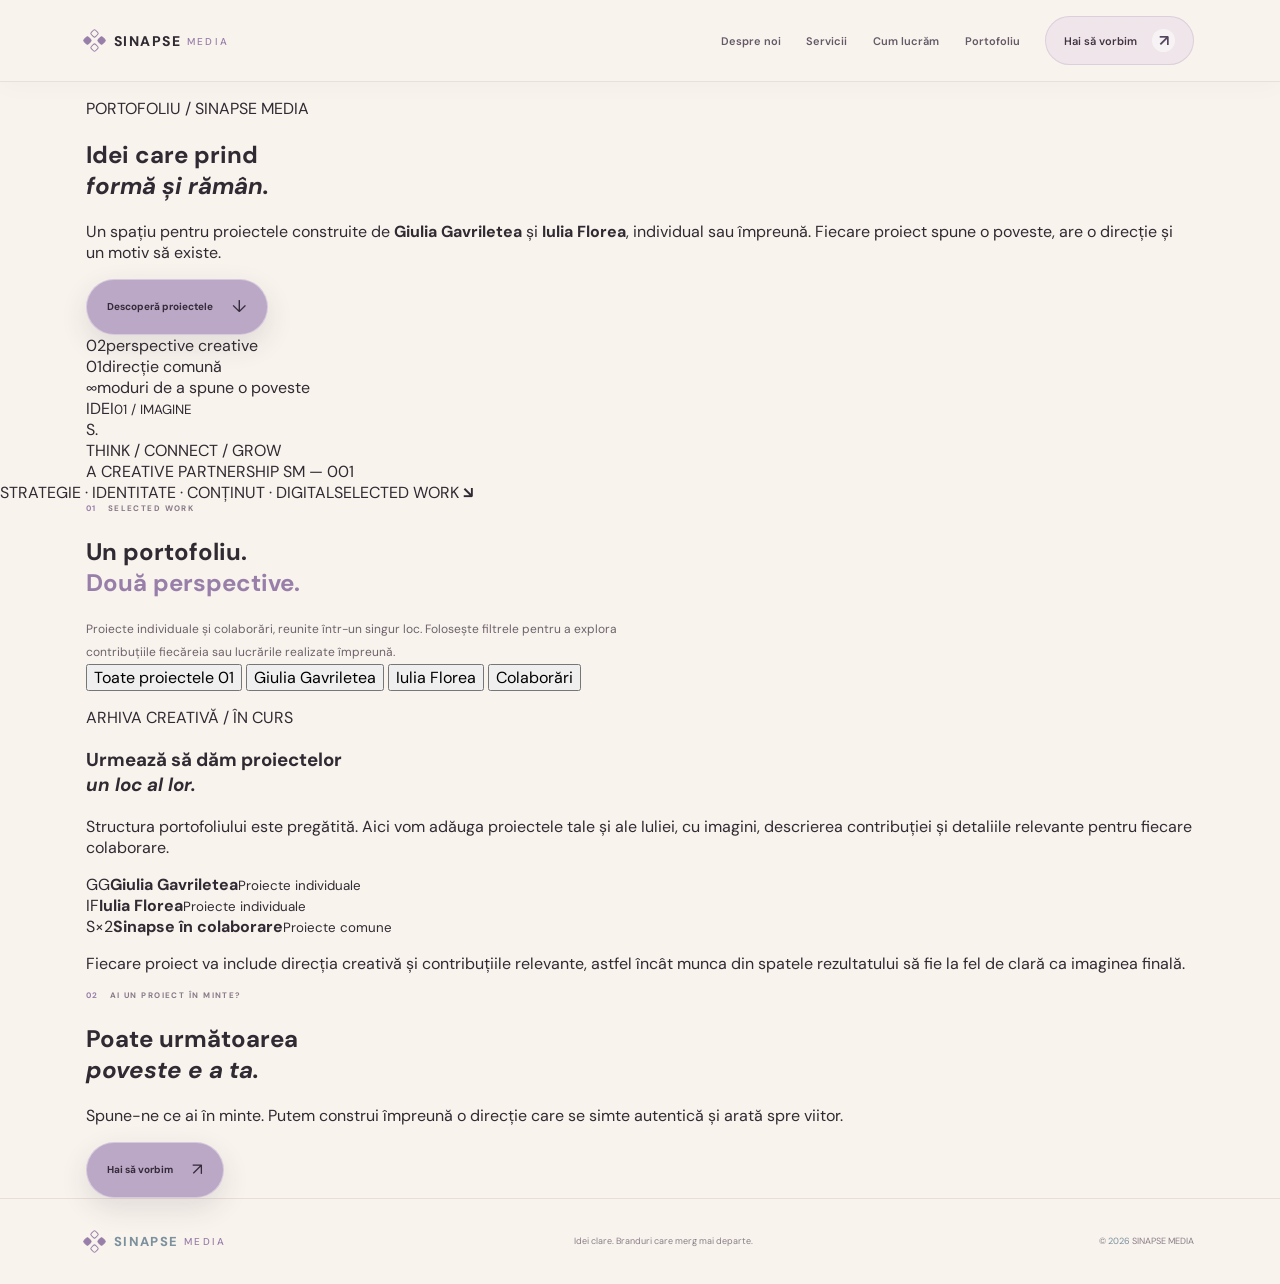
==== portofoliu.html @ 6f597173 "Add dedicated portfolio page" ====
<!doctype html>
<html lang="ro">
<head>
  <meta charset="utf-8">
  <meta name="viewport" content="width=device-width, initial-scale=1">
  <meta name="theme-color" content="#f8f3ed">
  <meta name="description" content="Portofoliul SINAPSE MEDIA: proiecte semnate de Giulia Gavriletea și Iulia Florea, de la identitate și content la experiențe digitale.">
  <title>Portofoliu — SINAPSE MEDIA</title>
  <link rel="preconnect" href="https://fonts.googleapis.com">
  <link rel="preconnect" href="https://fonts.gstatic.com" crossorigin>
  <link href="https://fonts.googleapis.com/css2?family=Cormorant+Garamond:wght@500;600;700&family=DM+Sans:wght@400;500;600;700&family=Manrope:wght@400;500;600;700;800&display=swap" rel="stylesheet">
  <link rel="stylesheet" href="styles.css">
  <link rel="stylesheet" href="portfolio.css">
</head>
<body class="portfolio-page">
  <header class="site-header">
    <a class="brand" href="index.html#top" aria-label="SINAPSE MEDIA — pagina principală">
      <span class="brand-symbol" aria-hidden="true"><i></i><i></i><i></i><i></i></span>
      <span class="brand-name">SINAPSE<span>MEDIA</span></span>
    </a>
    <button class="menu-toggle" aria-label="Deschide meniul" aria-expanded="false" aria-controls="main-nav"><span></span><span></span></button>
    <nav class="main-nav" id="main-nav" aria-label="Navigație principală">
      <a href="index.html#despre">Despre noi</a>
      <a href="index.html#servicii">Servicii</a>
      <a href="index.html#proces">Cum lucrăm</a>
      <a class="nav-current" href="portofoliu.html" aria-current="page">Portofoliu</a>
      <a class="nav-cta" href="index.html#contact">Hai să vorbim <span>↗</span></a>
    </nav>
  </header>

  <main id="top">
    <section class="portfolio-hero">
      <div class="portfolio-hero-wash wash-one"></div>
      <div class="portfolio-hero-wash wash-two"></div>
      <div class="section-wrap portfolio-hero-inner">
        <div class="portfolio-hero-copy">
          <p class="portfolio-eyebrow"><span></span> PORTOFOLIU / SINAPSE MEDIA</p>
          <h1>Idei care prind<br><em>formă și rămân.</em></h1>
          <p class="portfolio-intro">Un spațiu pentru proiectele construite de <strong>Giulia Gavriletea</strong> și <strong>Iulia Florea</strong>, individual sau împreună. Fiecare proiect spune o poveste, are o direcție și un motiv să existe.</p>
          <a class="button button-primary portfolio-main-cta" href="#proiecte">Descoperă proiectele <span>↓</span></a>
          <div class="portfolio-credits">
            <div><span class="credit-number">02</span><span class="credit-label">perspective creative</span></div>
            <div><span class="credit-number">01</span><span class="credit-label">direcție comună</span></div>
            <div><span class="credit-number">∞</span><span class="credit-label">moduri de a spune o poveste</span></div>
          </div>
        </div>
        <div class="portfolio-hero-art" aria-label="Compoziție vizuală abstractă SINAPSE MEDIA">
          <div class="art-halo halo-a"></div><div class="art-halo halo-b"></div>
          <div class="art-orbit orbit-a"></div><div class="art-orbit orbit-b"></div><div class="art-orbit orbit-c"></div>
          <div class="art-slab slab-back"><span>IDEI</span><small>01 / IMAGINE</small></div>
          <div class="art-slab slab-front"><div class="art-mark">S<span>.</span></div><span class="slab-caption">THINK / CONNECT / GROW</span></div>
          <span class="art-side-note">A CREATIVE PARTNERSHIP</span>
          <span class="art-index">SM — 001</span>
        </div>
      </div>
      <div class="portfolio-hero-bottom"><span>STRATEGIE · IDENTITATE · CONȚINUT · DIGITAL</span><span>SELECTED WORK <b>↘</b></span></div>
    </section>

    <section class="portfolio-work section-wrap" id="proiecte">
      <div class="portfolio-section-top">
        <div>
          <p class="section-label"><span>01</span> SELECTED WORK</p>
          <h2>Un portofoliu.<br><span class="highlight-underline">Două perspective.</span></h2>
        </div>
        <p class="section-lede">Proiecte individuale și colaborări, reunite într-un singur loc. Folosește filtrele pentru a explora contribuțiile fiecăreia sau lucrările realizate împreună.</p>
      </div>

      <div class="portfolio-filters" role="group" aria-label="Filtrează proiectele">
        <button class="portfolio-filter is-active" type="button" data-filter="all" aria-pressed="true">Toate proiectele <span>01</span></button>
        <button class="portfolio-filter" type="button" data-filter="giulia" aria-pressed="false">Giulia Gavriletea</button>
        <button class="portfolio-filter" type="button" data-filter="iulia" aria-pressed="false">Iulia Florea</button>
        <button class="portfolio-filter" type="button" data-filter="collab" aria-pressed="false">Colaborări</button>
      </div>

      <div class="portfolio-grid" id="portfolio-grid" aria-live="polite"></div>
      <div class="portfolio-empty" id="portfolio-empty">
        <div class="empty-symbol" aria-hidden="true"><span></span><span></span><span></span><span></span></div>
        <p class="empty-eyebrow">ARHIVA CREATIVĂ / ÎN CURS</p>
        <h3>Urmează să dăm proiectelor<br><em>un loc al lor.</em></h3>
        <p class="empty-copy">Structura portofoliului este pregătită. Aici vom adăuga proiectele tale și ale Iuliei, cu imagini, descrierea contribuției și detaliile relevante pentru fiecare colaborare.</p>
        <div class="empty-contributors">
          <div class="empty-person"><span class="person-initials">GG</span><span><strong>Giulia Gavriletea</strong><small>Proiecte individuale</small></span></div>
          <div class="empty-person"><span class="person-initials">IF</span><span><strong>Iulia Florea</strong><small>Proiecte individuale</small></span></div>
          <div class="empty-person"><span class="person-initials">S×2</span><span><strong>Sinapse în colaborare</strong><small>Proiecte comune</small></span></div>
        </div>
      </div>
      <p class="portfolio-footnote">Fiecare proiect va include direcția creativă și contribuțiile relevante, astfel încât munca din spatele rezultatului să fie la fel de clară ca imaginea finală.</p>
    </section>

    <section class="portfolio-cta">
      <div class="cta-orbit cta-orbit-a"></div><div class="cta-orbit cta-orbit-b"></div>
      <div class="section-wrap portfolio-cta-inner">
        <p class="section-label"><span>02</span> AI UN PROIECT ÎN MINTE?</p>
        <h2>Poate următoarea<br><em>poveste e a ta.</em></h2>
        <p>Spune-ne ce ai în minte. Putem construi împreună o direcție care se simte autentică și arată spre viitor.</p>
        <a class="button button-primary" href="index.html#contact">Hai să vorbim <span>↗</span></a>
      </div>
    </section>
  </main>

  <footer class="site-footer section-wrap">
    <a class="brand" href="index.html#top"><span class="brand-symbol" aria-hidden="true"><i></i><i></i><i></i><i></i></span><span class="brand-name">SINAPSE<span>MEDIA</span></span></a>
    <p>Idei clare. Branduri care merg mai departe.</p>
    <span>© <span id="year"></span> SINAPSE MEDIA</span>
  </footer>
  <script src="script.js"></script>
  <script src="projects.js"></script>
  <script src="portfolio.js"></script>
</body>
</html>
---- styles.css ----
:root {
  --lavender:#f0e8e0; --lavender-dark:#e6d9e8; --lavender-card:#eee4f0;
  --paper:#f8f2e9; --navy:#29242b; --navy-2:#39313d; --purple:#927ba9;
  --purple-deep:#78628f; --purple-light:#d8c8df; --ink:#29242b;
  --body:#6d656b; --muted:#a29aa0; --line:#e6dcd4;
  --display:"Cormorant Garamond",Georgia,serif; --body-font:"DM Sans",sans-serif;
}
*{box-sizing:border-box}
html{scroll-behavior:smooth;scroll-padding-top:95px}
body{margin:0;background:var(--paper);color:var(--navy);font-family:var(--body-font);-webkit-font-smoothing:antialiased;overflow-x:hidden}
a{color:inherit;text-decoration:none}
button{font:inherit}
::selection{background:var(--purple-light);color:var(--navy)}
.section-wrap{width:100%;padding-left:max(6.7vw,calc((100vw - 1220px)/2));padding-right:max(6.7vw,calc((100vw - 1220px)/2))}
.site-header{position:sticky;top:0;z-index:30;display:flex;align-items:center;justify-content:space-between;gap:30px;min-height:82px;padding:0 max(6.7vw,calc((100vw - 1220px)/2));border-bottom:1px solid rgba(57,43,112,.08);background:rgba(248,246,255,.94);backdrop-filter:blur(18px)}
.brand{display:inline-flex;align-items:center;gap:11px;flex-shrink:0}
.brand-symbol{display:grid;grid-template-columns:repeat(2,7px);gap:3px;transform:rotate(45deg)}
.brand-symbol i{display:block;width:7px;height:7px;border:1.5px solid var(--purple);border-radius:2px}
.brand-symbol i:nth-child(2),.brand-symbol i:nth-child(3){background:var(--purple)}
.brand-name{font-family:var(--display);color:var(--navy);font-size:16px;font-weight:800;letter-spacing:-.07em}
.brand-name span{margin-left:5px;color:#746c97;font-weight:500;letter-spacing:.045em}
.main-nav{display:flex;align-items:center;gap:clamp(15px,2vw,29px);color:#595476;font-size:11px;font-weight:600}
.main-nav>a:not(.nav-cta){transition:color .2s}
.main-nav>a:not(.nav-cta):hover{color:var(--purple)}
.nav-cta{display:inline-flex;align-items:center;gap:15px;padding:11px 15px;border:1px solid #c9c2e4;border-radius:4px;color:var(--navy);background:rgba(255,255,255,.3);transition:background .2s,border-color .2s}
.nav-cta:hover{background:white;border-color:var(--purple)}
.nav-cta span{color:var(--purple);font-size:16px}
.menu-toggle{display:none}
.hero{position:relative;min-height:680px;overflow:hidden;padding:72px 6.7vw 64px;background:var(--lavender)}
.hero-grid{position:relative;z-index:1;display:grid;grid-template-columns:minmax(0,1.04fr) minmax(340px,.96fr);align-items:center;gap:4.5%;max-width:1220px;margin:0 auto}
.hero:before{content:"";position:absolute;top:0;left:0;width:100%;height:4px;background:linear-gradient(90deg,var(--purple),#b8a5f2 40%,transparent 85%)}
.hero-backdrop{position:absolute;width:400px;height:400px;border-radius:50%;pointer-events:none;filter:blur(1px)}
.hero-backdrop-one{top:-250px;left:28%;background:rgba(255,255,255,.6)}
.hero-backdrop-two{right:-190px;bottom:-270px;background:rgba(202,188,250,.46)}
.hero-copy{position:relative;z-index:2;max-width:680px;padding:20px 0 28px}
.eyebrow,.contact-eyebrow{display:flex;align-items:center;gap:10px;margin:0 0 25px;color:#7055bd;font-size:9px;font-weight:700;letter-spacing:.18em}
.eyebrow-dot{display:inline-block;width:7px;height:7px;border-radius:50%;background:var(--purple);box-shadow:0 0 0 4px rgba(112,68,223,.1)}
.hero h1,.section-heading h2,.for-whom-copy h2,.contact-inner h2{margin:0;font-family:var(--display);font-weight:750;letter-spacing:-.075em}
.hero h1{font-size:clamp(47px,5.5vw,76px);line-height:1.04;color:var(--navy)}
.highlight-title{color:var(--purple)}
.hero-lede{max-width:485px;margin:24px 0 0;color:#5f5a79;font-size:13px;line-height:1.9}
.hero-actions{display:flex;align-items:center;flex-wrap:wrap;gap:22px;margin-top:29px}
.button{display:inline-flex;align-items:center;justify-content:space-between;gap:19px;min-height:47px;padding:13px 16px;border:1px solid transparent;border-radius:4px;font-size:10px;line-height:1.4;font-weight:700;transition:transform .2s,background .2s,border-color .2s,box-shadow .2s}
.button:hover{transform:translateY(-2px)}
.button span{font-size:17px;font-weight:400}
.button-primary{background:var(--purple);color:white;box-shadow:0 7px 16px rgba(112,68,223,.13)}
.button-primary:hover{background:var(--purple-deep);box-shadow:0 10px 24px rgba(112,68,223,.18)}
.text-link{color:#5d5878;font-size:10px;font-weight:700}
.text-link span{margin-left:10px;color:var(--purple);font-size:15px}
.hero-footnote{display:flex;align-items:center;gap:10px;margin-top:42px;color:#817c9c;font-size:9px}
.footnote-line{width:27px;height:1px;background:#9f8adf}
.hero-visual{position:relative;height:455px;overflow:hidden;border:1px solid rgba(121,99,189,.2);border-radius:8px;background:linear-gradient(145deg,rgba(255,255,255,.88),rgba(232,226,250,.82));box-shadow:0 25px 60px rgba(75,56,140,.07)}
.hero-visual:before{content:"";position:absolute;inset:14px;border:1px solid rgba(125,101,196,.12);border-radius:4px}
.hero-visual-glow{position:absolute;width:260px;height:260px;top:50%;left:50%;border-radius:50%;background:rgba(177,153,244,.24);transform:translate(-50%,-50%);filter:blur(28px)}
.visual-ring{position:absolute;top:50%;left:50%;border:1px solid rgba(112,78,195,.34);border-radius:50%;transform:translate(-50%,-50%)}
.ring-one{width:82%;height:48%;transform:translate(-50%,-50%) rotate(-36deg)}
.ring-two{width:75%;height:78%;transform:translate(-50%,-50%) rotate(48deg);border-color:rgba(112,78,195,.23)}
.ring-three{width:96%;height:31%;transform:translate(-50%,-50%) rotate(16deg);border-color:rgba(112,78,195,.19)}
.visual-core{position:absolute;top:50%;left:50%;display:flex;flex-direction:column;align-items:center;justify-content:center;width:135px;height:135px;border:1px solid #b8a5ed;border-radius:50%;background:radial-gradient(circle,#fff 0%,#e8e0fc 72%);box-shadow:0 0 0 13px rgba(173,155,225,.16),0 16px 38px rgba(89,74,139,.12);transform:translate(-50%,-50%)}
.visual-core span{color:var(--navy);font-family:var(--display);font-size:57px;line-height:1;font-weight:700;letter-spacing:-.1em}
.visual-core small{margin-top:9px;color:#8978b9;font-size:6px;letter-spacing:.13em}
.visual-orbit-dot{position:absolute;z-index:2;width:11px;height:11px;border:2px solid var(--purple);border-radius:50%;background:white;box-shadow:0 0 0 5px rgba(112,68,223,.09)}
.dot-one{left:25%;top:22%}.dot-two{right:19%;top:32%}.dot-three{left:23%;bottom:19%}
.float-card{position:absolute;z-index:3;display:flex;align-items:center;gap:10px;padding:10px 12px;border:1px solid #eee8ff;border-radius:5px;background:rgba(255,255,255,.94);box-shadow:0 12px 26px rgba(56,43,104,.1)}
.float-card-one{top:14%;left:5%}.float-card-two{right:5%;bottom:17%}
.float-icon{display:grid;place-items:center;width:29px;height:29px;border-radius:4px;background:var(--lavender-card);color:var(--purple);font-size:15px}
.float-card b,.float-card small{display:block;white-space:nowrap}
.float-card b{color:var(--navy);font-size:9px}
.float-card small{margin-top:4px;color:#89849e;font-size:7px}
.visual-caption{position:absolute;right:8%;bottom:6%;color:#9086b0;font-size:7px;letter-spacing:.16em}
.hero-bottom{position:absolute;z-index:2;bottom:19px;left:6.7vw;right:6.7vw;display:flex;justify-content:space-between;gap:20px;padding-top:13px;border-top:1px solid rgba(76,61,130,.13);color:#8983a2;font-size:7px;font-weight:700;letter-spacing:.16em}
.hero-bottom b{margin-left:9px;color:var(--purple);font-size:13px}
.section-heading{max-width:850px}
.section-label{display:flex;align-items:center;gap:11px;margin:0 0 23px;color:#85819e;font-size:8px;font-weight:700;letter-spacing:.18em}
.section-label span{color:var(--purple)}
.section-heading h2,.for-whom-copy h2,.contact-inner h2{font-size:clamp(36px,4.5vw,59px);line-height:1.1}
.highlight-underline{color:var(--purple)}
.section-lede{max-width:550px;margin:20px 0 0;color:var(--body);font-size:12px;line-height:1.95}
.intro-section{padding-top:108px;padding-bottom:105px;background:var(--paper)}
.intro-heading{max-width:820px}
.intro-heading .section-lede{max-width:620px}
.intro-cards{display:grid;grid-template-columns:repeat(3,1fr);gap:17px;margin-top:43px}
.intro-card{min-height:252px;padding:24px 23px 25px;border:1px solid #e2dcef;border-radius:7px;background:#f7f4ff;transition:transform .2s,border-color .2s,box-shadow .2s}
.intro-card:hover{transform:translateY(-4px);border-color:#c7b9f3;box-shadow:0 15px 30px rgba(45,35,95,.06)}
.card-index{color:#9690ad;font-size:8px;font-weight:700;letter-spacing:.14em}
.card-icon{display:grid;place-items:center;width:43px;height:43px;margin-top:24px;border:1px solid #d4c8f4;border-radius:8px;background:white;color:var(--purple);font-size:22px}
.icon-target{position:relative;border-radius:50%}
.icon-target:before,.icon-target:after{content:"";position:absolute;border:1px solid #9179d9;border-radius:50%}
.icon-target:before{inset:7px}.icon-target:after{inset:15px;background:#9274df}
.icon-spark{border-radius:50%}.icon-connection{border-radius:50% 50% 5px 50%}
.intro-card h3{margin:18px 0 8px;font-family:var(--display);font-size:16px;line-height:1.4;letter-spacing:-.035em}
.intro-card p{margin:0;color:var(--body);font-size:10px;line-height:1.85}
.intro-callout{display:grid;grid-template-columns:46px 1fr 24px;align-items:center;gap:18px;margin-top:21px;padding:18px 21px;border:1px solid #ddd5f6;border-radius:7px;background:#efebfc}
.callout-mark{display:grid;place-items:center;width:39px;height:39px;border-radius:50%;background:var(--navy);color:white;font-family:var(--display);font-size:18px;font-weight:700}
.intro-callout p{margin:0;color:#69627f;font-size:10px;line-height:1.8}
.intro-callout strong{color:var(--navy)}
.intro-callout>a{color:var(--purple);font-size:21px;text-align:center}
.services-section{padding:108px 0 116px;background:var(--lavender)}
.services-heading{display:grid;grid-template-columns:1fr .72fr;gap:0 8%;align-items:end;max-width:none}
.services-heading .section-label{grid-column:1/-1}
.services-heading h2{grid-column:1}
.services-heading .section-lede{grid-column:2;grid-row:2;margin:0 0 5px}
.services-grid{display:grid;grid-template-columns:repeat(2,minmax(0,1fr));gap:17px;margin-top:43px}
.service-card{padding:24px 25px 25px;border:1px solid #e0d9f4;border-radius:8px;background:rgba(255,255,255,.76);transition:transform .2s,box-shadow .2s}
.service-card:hover{transform:translateY(-3px);box-shadow:0 14px 34px rgba(55,42,109,.07)}
.service-card-tall{background:white}
.service-card-head{display:flex;align-items:center;justify-content:space-between;padding-bottom:18px;border-bottom:1px solid #ebe6f7}
.service-card-head>span:first-child{color:#9690b0;font-size:8px;letter-spacing:.1em}
.service-card-icon{display:grid;place-items:center;width:32px;height:32px;border:1px solid #d9cff5;border-radius:6px;color:var(--purple);font-size:19px}
.service-tag{margin:21px 0 10px;color:#8771ca;font-size:8px;font-weight:700;letter-spacing:.15em}
.service-card h3{max-width:430px;margin:0 0 11px;color:var(--navy);font-family:var(--display);font-size:clamp(20px,2.1vw,27px);line-height:1.23;letter-spacing:-.055em}
.service-description{min-height:54px;max-width:480px;margin:0;color:var(--body);font-size:10px;line-height:1.85}
.service-card ul{display:grid;grid-template-columns:1fr 1fr;gap:9px 15px;margin:19px 0 0;padding:17px 0 0;border-top:1px solid #eee9f7;list-style:none}
.service-card li{color:#656078;font-size:9px;line-height:1.6}
.service-card li:before{content:"↗";margin-right:7px;color:var(--purple)}
.for-whom-section{display:grid;grid-template-columns:.92fr 1.08fr;align-items:center;gap:8%;padding-top:117px;padding-bottom:120px;background:var(--paper)}
.for-whom-visual{position:relative;min-height:410px;display:grid;place-items:center;overflow:hidden;border:1px solid #e0d9f4;border-radius:8px;background:linear-gradient(140deg,#efebff,#e0d8fb)}
.for-whom-blob{position:absolute;border:1px solid rgba(119,91,197,.25);border-radius:50%}
.blob-one{width:105%;height:56%;transform:rotate(-36deg)}.blob-two{width:72%;height:95%;transform:rotate(38deg)}
.statement-card{position:relative;z-index:1;width:74%;padding:23px 22px;background:rgba(255,255,255,.95);border:1px solid #fff;border-radius:6px;box-shadow:0 18px 45px rgba(62,46,126,.12)}
.statement-label{color:#8980a8;font-size:7px;letter-spacing:.14em}
.statement-card p{margin:31px 0 28px;font-family:var(--display);font-size:clamp(25px,3vw,36px);font-weight:750;line-height:1.12;letter-spacing:-.065em}
.statement-card em{color:var(--purple);font-style:normal}
.statement-rule{height:1px;background:#ded6f4}
.statement-foot{display:block;margin-top:12px;color:#9188ad;font-size:6px;letter-spacing:.15em}
.statement-badge{position:absolute;right:7%;bottom:8%;display:flex;align-items:center;gap:12px;padding:10px 13px;border:1px solid #d7cdf4;border-radius:4px;background:#f9f7ff;color:#7d6bb4;font-size:7px;line-height:1.7;letter-spacing:.11em}
.statement-badge span{color:var(--purple);font-size:17px}
.for-whom-copy h2{font-size:clamp(34px,4vw,53px)}
.for-whom-copy .section-lede{margin-top:18px}
.check-list{margin:25px 0 27px;border-top:1px solid var(--line)}
.check-list>div{display:grid;grid-template-columns:22px 1fr;gap:12px;padding:13px 0;border-bottom:1px solid var(--line)}
.check-mark{display:grid;place-items:center;width:20px;height:20px;border-radius:50%;background:#ece6ff;color:var(--purple);font-size:11px}
.check-list p{margin:1px 0 0;color:#625d78;font-size:10px;line-height:1.8}
.process-section{padding:108px 0 116px;background:#efebfc}
.process-heading{display:grid;grid-template-columns:1fr .7fr;gap:0 8%;align-items:end;max-width:none}
.process-heading .section-label{grid-column:1/-1}
.process-heading h2{grid-column:1}
.process-heading .section-lede{grid-column:2;grid-row:2;margin:0 0 5px}
.process-grid{display:grid;grid-template-columns:repeat(4,1fr);gap:0;margin-top:44px;border:1px solid #dfd7f5;border-radius:8px;overflow:hidden;background:rgba(255,255,255,.46)}
.process-grid article{min-height:230px;padding:22px 20px 24px;background:rgba(255,255,255,.35)}
.process-grid article+article{border-left:1px solid #dfd7f5}
.process-number{color:#9086b0;font-size:8px;font-weight:700;letter-spacing:.12em}
.process-icon{display:grid;place-items:center;width:38px;height:38px;margin-top:24px;border:1px solid #d4c8f4;border-radius:50%;background:white;color:var(--purple);font-size:20px}
.process-grid h3{margin:19px 0 8px;font-family:var(--display);font-size:16px;letter-spacing:-.04em}
.process-grid p{margin:0;color:var(--body);font-size:10px;line-height:1.8}
.contact-section{position:relative;overflow:hidden;padding:92px 0 100px;background:var(--navy);color:white}
.contact-inner{position:relative;z-index:1}
.contact-section .section-label{color:#c0b9e0}
.contact-section .section-label span{color:#c2b0ff}
.contact-eyebrow{margin:56px 0 22px;color:#c0affc;font-size:8px}
.contact-inner h2{font-size:clamp(48px,6.7vw,82px);color:#fff}
.contact-inner h2 span{color:#beaaff}
.contact-lede{max-width:440px;margin:22px 0 0;color:#d0cce2;font-size:12px;line-height:1.9}
.contact-section .button-primary{margin-top:28px;background:#a88bff;color:#211a55;box-shadow:none}
.contact-section .button-primary:hover{background:#c1adff}
.contact-note{margin:22px 0 0;color:#aaa3c8;font-size:7px;letter-spacing:.16em}
.contact-shape{position:absolute;border:1px solid rgba(201,183,255,.18);border-radius:50%;pointer-events:none}
.contact-shape-one{width:680px;height:680px;right:-8%;top:-44%}
.contact-shape-two{width:480px;height:480px;right:2%;top:-14%}
.site-footer{display:flex;align-items:center;justify-content:space-between;gap:20px;min-height:86px;border-top:1px solid var(--line);background:var(--paper)}
.site-footer p{margin:0;color:#85809a;font-size:9px}
.site-footer>span:last-child{color:#85809a;font-size:9px}
.site-footer .brand-name{font-size:13px}
@media(max-width:950px){
 .site-header{padding-left:5vw;padding-right:5vw}.main-nav{gap:13px;font-size:10px}.nav-cta{padding:10px 12px}
 .hero-grid{grid-template-columns:minmax(0,1fr) minmax(300px,.86fr);gap:3%}.hero h1{font-size:clamp(43px,6vw,64px)}.hero-visual{height:400px}
 .hero-bottom{left:6.7vw;right:6.7vw}.section-wrap{padding-left:6vw;padding-right:6vw}
 .for-whom-section{gap:5%}.for-whom-visual{min-height:370px}.process-grid article{padding:20px 14px}
}
@media(max-width:700px){
 html{scroll-padding-top:76px}.site-header{min-height:72px;padding:0 6vw}.brand-name{font-size:14px}
 .menu-toggle{display:flex;flex-direction:column;align-items:center;justify-content:center;gap:5px;width:42px;height:42px;border:1px solid #d7d0eb;border-radius:4px;background:transparent}
 .menu-toggle span{width:16px;height:1px;background:var(--navy);transition:transform .2s}
 .menu-toggle[aria-expanded=true] span:first-child{transform:translateY(3px) rotate(45deg)}
 .menu-toggle[aria-expanded=true] span:last-child{transform:translateY(-3px) rotate(-45deg)}
 .main-nav{display:none;position:absolute;top:71px;left:4vw;right:4vw;flex-direction:column;align-items:stretch;gap:0;padding:17px 22px 22px;border:1px solid var(--line);border-radius:6px;background:rgba(250,248,255,.98);box-shadow:0 15px 35px rgba(27,33,65,.09)}
 .main-nav.is-open{display:flex}.main-nav>a:not(.nav-cta){padding:14px 0;border-bottom:1px solid var(--line);font-size:12px}.nav-cta{justify-content:center;margin-top:16px;font-size:11px}
 .hero{min-height:auto;padding:58px 6vw 67px}.hero-grid{display:flex;flex-direction:column;align-items:stretch;gap:0}.hero-copy{padding:8px 0 0}
 .eyebrow{margin-bottom:21px;font-size:8px}.hero h1{font-size:clamp(41px,11.5vw,64px);line-height:1.06}
 .hero-lede{margin-top:19px;font-size:12px}.hero-actions{align-items:flex-start;flex-direction:column;gap:17px;margin-top:24px}.hero-footnote{margin-top:29px;font-size:8px}
 .hero-visual{height:330px;width:100%;margin-top:31px}.visual-core{width:108px;height:108px}.visual-core span{font-size:44px}
 .float-card{gap:7px;padding:8px}.float-icon{width:24px;height:24px}.float-card b{font-size:8px}.float-card small{font-size:6px}
 .float-card-one{left:4%;top:13%}.float-card-two{right:4%;bottom:14%}
 .hero-bottom{left:6vw;right:6vw;bottom:17px;font-size:6px;letter-spacing:.07em}.hero-bottom span:last-child{text-align:right}
 .intro-section,.services-section,.for-whom-section,.process-section{padding-top:75px;padding-bottom:77px}
 .section-label{margin-bottom:19px;font-size:7px}.section-heading h2,.for-whom-copy h2{font-size:clamp(33px,8.8vw,47px);line-height:1.12}.section-lede{margin-top:16px;font-size:11px}
 .intro-cards{grid-template-columns:1fr;gap:12px;margin-top:31px}.intro-card{min-height:0;padding:21px}.card-icon{margin-top:18px}.intro-card h3{margin-top:15px}
 .intro-callout{grid-template-columns:36px 1fr 18px;gap:11px;padding:14px}.callout-mark{width:34px;height:34px}.intro-callout p{font-size:9px}
 .services-heading,.process-heading{display:block}.services-heading .section-lede,.process-heading .section-lede{margin-top:16px}
 .services-grid{grid-template-columns:1fr;gap:12px;margin-top:31px}.service-card{padding:21px}.service-card h3{font-size:23px}.service-description{min-height:0}.service-card ul{gap:8px 10px}
 .for-whom-section{grid-template-columns:1fr;gap:36px}.for-whom-visual{min-height:320px}.statement-card{width:77%}.statement-card p{font-size:31px;margin:25px 0}
 .for-whom-copy h2{font-size:clamp(33px,8.7vw,47px)}.check-list{margin:20px 0 23px}.check-list>div{gap:9px;padding:12px 0}.check-list p{font-size:9px}
 .process-grid{grid-template-columns:1fr 1fr;margin-top:31px}.process-grid article{min-height:205px;padding:18px 12px}.process-grid article:nth-child(3){border-left:0;border-top:1px solid #dfd7f5}.process-grid article:nth-child(4){border-top:1px solid #dfd7f5}
 .process-grid h3{font-size:14px}.process-grid p{font-size:9px}.process-icon{width:34px;height:34px;margin-top:19px}
 .contact-section{padding:72px 0 78px}.contact-eyebrow{margin-top:48px;font-size:7px}.contact-inner h2{font-size:clamp(44px,11vw,68px)}.contact-lede{font-size:11px}
 .contact-shape-one{right:-125%;top:-20%}.contact-shape-two{right:-75%;top:0}
 .site-footer{flex-wrap:wrap;justify-content:space-between;gap:16px;padding-top:22px;padding-bottom:22px}.site-footer p{order:3;width:100%}.site-footer>span:last-child{font-size:8px}
}
@media(prefers-reduced-motion:no-preference){
 .hero-copy{animation:hero-in .6s both}.hero-visual{animation:visual-in .8s .1s both}
 @keyframes hero-in{from{opacity:0;transform:translateY(12px)}to{opacity:1;transform:translateY(0)}}
 @keyframes visual-in{from{opacity:0;transform:translateX(12px)}to{opacity:1;transform:translateX(0)}}
}


/* SINAPSE MEDIA — warm glassmorphism art direction */
.brand-name { font-family: "DM Sans", sans-serif; letter-spacing: .11em; font-size: 14px; }
.brand-name span { letter-spacing: .24em; font-size: 10px; vertical-align: 1px; }
.site-header { background: rgba(248,242,233,.84); border-bottom-color: rgba(83,68,76,.12); }
.brand-symbol i { border-color: var(--purple); }
.brand-symbol i:nth-child(2), .brand-symbol i:nth-child(3) { background: var(--purple); }
.main-nav { color: #625b60; }
.nav-cta { border-radius: 999px; padding: 12px 18px; background: rgba(205,190,212,.55); border-color: transparent; color: #453d49; }
.nav-cta:hover { background: #c9b7d0; }
.nav-cta span { display: inline-grid; place-items: center; width: 23px; height: 23px; border-radius: 50%; color: #54465e; background: rgba(255,255,255,.52); }
.hero { min-height: 700px; padding-top: 45px; padding-bottom: 70px; background: radial-gradient(ellipse at 72% 42%,rgba(196,179,212,.4),transparent 34%), radial-gradient(ellipse at 12% 70%,rgba(255,255,255,.84),transparent 40%), var(--lavender); }
.hero:before { height: 0; }
.hero-backdrop-one { top: -220px; left: 38%; width: 500px; height: 500px; background: rgba(255,255,255,.68); }
.hero-backdrop-two { right: -120px; bottom: -270px; width: 580px; height: 580px; background: rgba(196,174,211,.3); }
.hero-grid { grid-template-columns: minmax(0,1.05fr) minmax(380px,.95fr); gap: 0; max-width: 1320px; }
.hero-copy { z-index: 4; margin-right: -75px; padding: 43px 44px 40px; border: 1px solid rgba(255,255,255,.86); border-radius: 25px; background: linear-gradient(135deg,rgba(255,252,246,.78),rgba(249,243,238,.52)); box-shadow: 0 24px 70px rgba(90,73,87,.09),inset 0 1px 0 rgba(255,255,255,.95); backdrop-filter: blur(22px); }
.eyebrow, .contact-eyebrow { color: #82708e; letter-spacing: .22em; }
.eyebrow-dot { background: #a28ab8; box-shadow: 0 0 0 4px rgba(146,123,169,.13); }
.hero h1 { max-width: 760px; font-size: clamp(53px,6.1vw,87px); font-weight: 600; line-height: .95; letter-spacing: -.055em; color: #302a31; }
.highlight-title { color: #8e79a4; }
.hero-lede { max-width: 470px; margin-top: 25px; font-size: 13px; color: #655d62; line-height: 1.85; }
.button { border-radius: 999px; padding: 15px 20px; min-height: 48px; }
.button-primary { background: #c3b0cb; color: #3d3445; border-color: rgba(255,255,255,.4); box-shadow: 0 8px 24px rgba(110,89,123,.13); }
.button-primary:hover { background: #b5a0c0; box-shadow: 0 12px 28px rgba(110,89,123,.18); }
.text-link { color: #655c63; }
.text-link span { color: #907aa4; }
.hero-footnote { color: #81777d; }
.footnote-line { background: #b7a4c4; }
.hero-visual { height: 555px; margin-left: 0; border: 1px solid rgba(255,255,255,.72); border-radius: 29px; overflow: visible; background: radial-gradient(ellipse at 58% 28%,rgba(182,157,207,.54),transparent 25%), radial-gradient(ellipse at 80% 74%,rgba(151,126,176,.43),transparent 28%), linear-gradient(135deg,rgba(240,231,224,.84),rgba(216,202,217,.68) 58%,rgba(245,236,224,.93)); box-shadow: inset 0 0 0 8px rgba(255,255,255,.18),0 25px 65px rgba(78,61,78,.12); }
.hero-visual:before { inset: 11px; border: 1px solid rgba(255,255,255,.62); border-radius: 21px; }
.hero-visual-glow { width: 360px; height: 360px; top: 46%; left: 54%; background: rgba(184,159,211,.49); filter: blur(35px); }
.visual-ring { border-color: rgba(130,106,153,.4); }
.ring-one { width: 80%; height: 48%; left: 58%; top: 47%; transform: translate(-50%,-50%) rotate(-35deg); }
.ring-two { width: 63%; height: 77%; left: 57%; top: 46%; transform: translate(-50%,-50%) rotate(40deg); border-color: rgba(255,255,255,.72); }
.ring-three { width: 95%; height: 35%; left: 56%; top: 52%; transform: translate(-50%,-50%) rotate(24deg); border-color: rgba(135,112,152,.3); }
.visual-core { width: 156px; height: 156px; top: 46%; left: 58%; border-color: rgba(255,255,255,.84); background: radial-gradient(circle at 35% 25%,#fff 0%,#e0d4e8 44%,#b6a0c8 80%,#d7c8d8 100%); box-shadow: inset -13px -15px 25px rgba(102,78,117,.14),inset 7px 7px 19px rgba(255,255,255,.98),0 0 0 13px rgba(255,255,255,.22),0 18px 38px rgba(88,69,91,.2); }
.visual-core span { color: #57475f; font-family: "Cormorant Garamond",Georgia,serif; font-size: 78px; font-weight: 600; }
.visual-core small { color: #76647e; font-size: 6px; }
.visual-sphere { position: absolute; z-index: 2; border-radius: 50%; pointer-events: none; }
.sphere-pearl { width: 104px; height: 104px; left: 9%; top: 14%; background: radial-gradient(circle at 28% 22%,#fff 0%,#fbf7ec 16%,#d3c9c0 40%,#a69d98 72%,#f5eee1 100%); box-shadow: inset -10px -10px 16px rgba(82,69,68,.17), inset 5px 5px 12px #fff, 0 18px 22px rgba(82,65,72,.18); }
.sphere-lilac { width: 56px; height: 56px; right: 8%; top: 38%; background: radial-gradient(circle at 31% 25%,#fff 0%,#d9c9e4 24%,#9881ad 58%,#75627f 82%,#d5c5dd 100%); box-shadow: inset -7px -6px 12px rgba(51,36,61,.23),inset 3px 3px 8px rgba(255,255,255,.92),0 13px 20px rgba(81,62,88,.18); }
.visual-sculpture { position: absolute; z-index: 1; right: 10%; bottom: 14%; width: 145px; height: 230px; border-radius: 64% 36% 60% 40% / 45% 40% 60% 55%; transform: rotate(33deg); background: linear-gradient(122deg,rgba(255,255,255,.95) 0%,rgba(208,190,219,.9) 20%,rgba(142,116,166,.92) 44%,rgba(235,223,236,.94) 60%,rgba(151,126,172,.92) 76%,rgba(255,255,255,.92) 100%); box-shadow: inset 10px 4px 15px rgba(255,255,255,.9),inset -12px -15px 22px rgba(68,48,76,.23),0 20px 30px rgba(76,58,83,.16); filter: saturate(.72); }
.visual-sculpture:after { content:""; position:absolute; width:58%; height:100%; left:15%; top:0; border-radius:50%; border-left:1px solid rgba(255,255,255,.87); transform:rotate(13deg); }
.visual-orbit-dot { background: radial-gradient(circle at 30% 20%,white,#d3c5db 45%,#94829b 75%,white); border:1px solid rgba(255,255,255,.85); box-shadow: inset -2px -3px 5px rgba(54,40,59,.2),0 7px 13px rgba(62,49,68,.16); }
.dot-one { left: 35%; top: 18%; }
.dot-two { right: 15%; top: 17%; }
.dot-three { left: 15%; bottom: 19%; }
.float-card { position: absolute; z-index: 5; padding: 17px 17px; gap: 12px; border: 1px solid rgba(255,255,255,.86); border-radius: 17px; background: linear-gradient(132deg,rgba(255,251,245,.84),rgba(238,229,235,.62)); box-shadow: inset 0 1px 0 rgba(255,255,255,.98),0 15px 34px rgba(72,55,77,.11); backdrop-filter: blur(16px); }
.float-card-one { top: 12%; left: auto; right: 3%; }
.float-card-two { right: 15%; bottom: 34%; }
.float-card-three { right: 3%; bottom: 7%; }
.float-icon { width: 35px; height: 35px; border-radius: 11px; background: linear-gradient(145deg,#e9dff0,#bca8c9); color: #6f587d; font-size: 17px; }
.float-card b { color: #342d37; font-family: "Cormorant Garamond",Georgia,serif; font-size: 18px; font-weight: 600; }
.float-card small { margin-top: 5px; color: #71676f; font-size: 8px; }
.float-card em { display: grid; place-items: center; width: 26px; height: 26px; margin-left: 8px; border: 1px solid rgba(113,97,119,.38); border-radius: 50%; color: #5b4f62; font-style: normal; font-size: 13px; }
.visual-caption { z-index: 4; right: 7%; bottom: 3%; color: #7f6d87; font-size: 7px; letter-spacing: .16em; }
.hero-bottom { color: #82777d; border-color: rgba(92,72,90,.17); }
.intro-section,.for-whom-section { background: var(--paper); }
.services-section { background: linear-gradient(140deg,#f0e7df 0%,#f2eaf0 52%,#eee2e0 100%); }
.process-section { background: #eee5e8; }
.section-label { color: #82777f; }
.section-label span { color: #927ba9; }
.section-heading h2,.for-whom-copy h2 { font-family: "Cormorant Garamond",Georgia,serif; font-weight: 600; letter-spacing: -.045em; color: #302830; }
.highlight-underline { color: #8f79a3; }
.intro-card { border-radius: 17px; background: linear-gradient(145deg,rgba(255,255,255,.76),rgba(241,232,235,.65)); border-color: rgba(255,255,255,.88); box-shadow: inset 0 1px 0 white,0 8px 24px rgba(88,69,83,.04); }
.card-icon { border-radius: 13px; background: rgba(255,255,255,.74); border-color: #d7c8de; color: #8e76a1; }
.intro-callout { border-radius: 16px; background: rgba(226,215,228,.67); border-color: rgba(255,255,255,.86); }
.callout-mark { background: #94809e; }
.service-card { border-radius: 18px; background: rgba(255,252,247,.68); border-color: rgba(255,255,255,.9); box-shadow: inset 0 1px 0 rgba(255,255,255,.96),0 10px 30px rgba(70,54,71,.05); }
.service-card-tall { background: rgba(255,253,248,.84); }
.service-card-icon { border-radius: 50%; border-color: #d7c6dc; color: #8a719f; }
.service-tag { color: #887398; }
.service-card h3 { font-family: "Cormorant Garamond",Georgia,serif; font-size: clamp(25px,2.6vw,34px); font-weight: 600; letter-spacing: -.035em; }
.for-whom-visual { border-radius: 22px; background: linear-gradient(135deg,#f0e4d8,#e6dce9 55%,#eee3d8); }
.for-whom-blob { border-color: rgba(128,100,145,.3); }
.statement-card { border-radius: 17px; background: linear-gradient(135deg,rgba(255,252,246,.93),rgba(243,233,236,.77)); border-color: rgba(255,255,255,.88); backdrop-filter: blur(17px); }
.statement-card p { font-family: "Cormorant Garamond",Georgia,serif; font-weight: 600; }
.statement-card em { color: #8e78a2; }
.statement-badge { border-radius: 13px; background: rgba(255,251,246,.82); border-color: rgba(255,255,255,.95); }
.process-grid { border-radius: 18px; border-color: rgba(255,255,255,.9); background: rgba(255,255,255,.28); }
.process-grid article { background: rgba(255,252,248,.55); }
.process-grid article+article { border-color: rgba(147,126,148,.2); }
.process-icon { border-color: #d7c6dc; color: #8a719f; }
.contact-section { background: linear-gradient(120deg,#39313d,#514256); }
.contact-inner h2 { font-family: "Cormorant Garamond",Georgia,serif; font-weight: 600; letter-spacing: -.045em; }
.contact-inner h2 span { color: #c9b6d3; }
.contact-section .button-primary { background: #c5b0ce; color: #39313d; }
.contact-shape { border-color: rgba(230,214,235,.23); }
.site-footer { background: #f8f2e9; border-color: #e6dcd4; }
@media(max-width:950px) {
  .hero-grid { grid-template-columns:minmax(0,1fr) minmax(310px,.9fr); }
  .hero-copy { margin-right:-45px; padding:34px 33px; }
  .hero h1 { font-size:clamp(48px,6.1vw,72px); }
  .hero-visual { height:510px; }
  .float-card { padding:13px; }
  .float-card b { font-size:16px; }
}
@media(max-width:700px) {
  .hero { padding:42px 6vw 61px; }
  .hero-grid { display:flex; flex-direction:column; gap:20px; }
  .hero-copy { margin:0; padding:27px 24px 28px; border-radius:21px; }
  .hero h1 { font-size:clamp(43px,12vw,64px); }
  .hero-lede { font-size:12px; }
  .hero-visual { height:380px; width:100%; margin:0; border-radius:22px; }
  .visual-core { width:115px; height:115px; }
  .visual-core span { font-size:58px; }
  .visual-sphere.sphere-pearl { width:66px;height:66px;left:7%;top:12%; }
  .visual-sphere.sphere-lilac { width:40px;height:40px;right:7%;top:37%; }
  .visual-sculpture { width:86px;height:150px;right:9%;bottom:13%; }
  .float-card { gap:7px; padding:10px; border-radius:12px; }
  .float-card-one { top:8%;right:2%; }
  .float-card-two { right:6%;bottom:31%; }
  .float-card-three { right:2%;bottom:5%; }
  .float-card b { font-size:15px; }
  .float-card small { font-size:7px; }
  .float-icon { width:28px;height:28px; }
  .float-card em { width:21px;height:21px;margin-left:3px; }
  .visual-core { left:38%;top:48%; }
  .hero-bottom { font-size:6px; }
  .section-heading h2,.for-whom-copy h2 { font-size:clamp(35px,9.3vw,48px); }
  .service-card h3 { font-size:27px; }
  .contact-inner h2 { font-size:clamp(45px,11vw,68px); }
}
/* SINAPSE MEDIA — glacial editorial motion hero */
:root {
  --lavender:#e4edf3; --lavender-dark:#d8e7ef; --lavender-card:#eaf2f6;
  --paper:#f5f7f7; --navy:#1d3246; --navy-2:#2c4b61; --purple:#668ea8;
  --purple-deep:#426b87; --purple-light:#c9dce9; --ink:#1d3246;
  --body:#5d6e7c; --muted:#8297a5; --line:#dce7ed;
}
body{background:var(--paper);color:var(--navy)}
.site-header{background:rgba(244,248,250,.9);border-bottom-color:rgba(72,104,127,.13);backdrop-filter:blur(20px)}
.brand-symbol i{border-color:#668ea8}.brand-symbol i:nth-child(2),.brand-symbol i:nth-child(3){background:#668ea8}
.brand-name span{color:#648ba5}
.main-nav{color:#536c7d}.main-nav>a:not(.nav-cta):hover{color:#739db7}
.nav-cta{border-radius:2px;border-color:rgba(106,148,174,.4);background:rgba(210,228,239,.34);color:#29485e}
.hero{isolation:isolate;min-height:720px;padding-top:66px;padding-bottom:76px;background:linear-gradient(180deg,#d9e7ef 0%,#edf4f7 41%,#c7dce8 73%,#eaf1f4 100%)}
.hero-backdrop-one{top:-230px;left:43%;width:540px;height:540px;background:rgba(255,255,255,.68);animation:mist-drift 12s ease-in-out infinite alternate}
.hero-backdrop-two{right:-160px;bottom:-290px;width:650px;height:650px;background:rgba(174,205,222,.3);animation:mist-drift 15s ease-in-out infinite alternate-reverse}
.hero-grid{grid-template-columns:minmax(0,1fr) minmax(380px,.96fr);gap:3%}
.hero-copy{margin-right:-68px;padding:35px 38px;border:1px solid rgba(255,255,255,.74);background:rgba(247,250,251,.5);box-shadow:0 20px 56px rgba(65,93,111,.08),inset 0 1px 0 rgba(255,255,255,.9);backdrop-filter:blur(18px)}
.eyebrow,.contact-eyebrow{color:#587d96}
.eyebrow-dot{background:#83a9c2;box-shadow:0 0 0 4px rgba(95,143,174,.12)}
.hero h1{font-family:"Manrope","DM Sans",Arial,sans-serif;font-weight:500;font-size:clamp(48px,6.1vw,82px);line-height:.98;letter-spacing:-.07em;color:#1d3246}
.highlight-title{color:#648ea9}
.hero-lede{color:#526c7d;max-width:420px}
.button-primary{border-radius:2px;background:#25445c;color:#f8fbfc;box-shadow:0 9px 24px rgba(52,88,112,.17)}
.button-primary:hover{background:#426b87}
.text-link{color:#2e4c62}.text-link span{color:#759db7}
.hero-footnote{color:#6e899e}.footnote-line{background:#8daec2}
.hero-visual{height:555px;border-radius:3px;border:1px solid rgba(255,255,255,.88);background:radial-gradient(ellipse at 57% 45%,rgba(255,255,255,.9),transparent 29%),linear-gradient(145deg,#d8e4eb 0%,#eef3f5 45%,#b9d1df 100%);box-shadow:inset 0 0 0 7px rgba(255,255,255,.22),0 25px 65px rgba(49,78,96,.14);perspective:900px;isolation:isolate}
.hero-visual:before{inset:11px;border-radius:0;border-color:rgba(255,255,255,.7)}
.hero-visual-glow{width:340px;height:340px;top:47%;left:51%;background:rgba(240,177,100,.22);filter:blur(42px);animation:ember-aura 4.8s ease-in-out infinite alternate}
.visual-ring{z-index:2;border-color:rgba(61,81,94,.3);border-width:1px;box-shadow:0 0 1px rgba(255,255,255,.5)}
.ring-one{width:68%;height:51%;top:46%;left:52%;transform:translate(-50%,-50%) rotate(-34deg);animation:wire-orbit-a 13s ease-in-out infinite alternate}
.ring-two{width:65%;height:70%;top:46%;left:52%;transform:translate(-50%,-50%) rotate(43deg);border-color:rgba(255,255,255,.92);animation:wire-orbit-b 17s ease-in-out infinite alternate}
.ring-three{width:84%;height:36%;top:48%;left:52%;transform:translate(-50%,-50%) rotate(16deg);border-color:rgba(83,110,128,.24);animation:wire-orbit-c 11s ease-in-out infinite alternate}
.visual-core{z-index:3;top:46%;left:52%;width:84px;height:84px;border:1px solid rgba(255,255,255,.68);border-radius:50%;background:radial-gradient(circle at 39% 35%,#fff8e9 0%,#ffd997 13%,#f7ad54 29%,rgba(247,165,75,.68) 43%,rgba(231,155,76,.12) 68%,transparent 76%);box-shadow:0 0 19px rgba(246,172,85,.66),0 0 48px rgba(245,177,98,.36),inset 0 0 12px rgba(255,248,223,.84);isolation:isolate;animation:core-breathe 3.8s ease-in-out infinite}
.visual-core:before{content:"";position:absolute;z-index:-1;inset:-116px;border-radius:50%;background:repeating-radial-gradient(ellipse at 47% 49%,transparent 0 8px,rgba(48,65,76,.56) 9px,transparent 10px 16px),repeating-conic-gradient(from 8deg at 50% 50%,rgba(57,73,84,.66) 0deg .65deg,transparent .9deg 9deg,rgba(255,255,255,.58) 9.2deg 9.8deg,transparent 10deg 15deg);mask-image:radial-gradient(ellipse at center,black 0 56%,rgba(0,0,0,.68) 64%,transparent 76%);transform:rotate(-14deg) scaleY(.94);opacity:.92;animation:mesh-tumble 10s linear infinite}
.visual-core:after{content:"";position:absolute;z-index:1;left:50%;top:50%;width:25px;height:25px;transform:translate(-50%,-50%);border-radius:50%;background:radial-gradient(circle at 35% 30%,#fffef1 0 8%,#ffdc95 25%,#ffad43 52%,rgba(241,131,43,.16) 78%,transparent);box-shadow:0 0 10px 4px rgba(255,191,104,.74),0 0 28px 13px rgba(243,146,60,.24);animation:ember-flash 2.7s ease-in-out infinite alternate}
.visual-core span{font-size:0;opacity:0}
.visual-core small{position:absolute;z-index:2;bottom:-42px;left:50%;transform:translateX(-50%);white-space:nowrap;color:#526f83;font-size:6px;letter-spacing:.18em;text-shadow:0 1px 3px white}
.visual-sphere{border:1px solid rgba(255,255,255,.92);background:radial-gradient(circle at 30% 20%,white,#d9eaf2 48%,#88abc2 85%,white);box-shadow:0 5px 12px rgba(42,80,104,.18);animation:particle-float 5.5s ease-in-out infinite alternate}
.sphere-pearl{background:radial-gradient(circle at 28% 22%,#fff 0%,#edf6fa 25%,#b4cfdf 68%,#f5fbfd 100%);box-shadow:inset -10px -10px 16px rgba(82,105,119,.14),inset 5px 5px 12px #fff,0 18px 22px rgba(82,105,119,.14)}
.sphere-lilac{background:radial-gradient(circle at 31% 25%,#fff 0%,#d8e9f1 24%,#88abc2 58%,#587e98 82%,#d5e7ef 100%)}
.visual-sculpture{opacity:.2;right:2%;bottom:0;width:100px;height:190px;filter:blur(1px);mix-blend-mode:screen}
.visual-sculpture:after{border-color:rgba(255,255,255,.45)}
.visual-orbit-dot{width:7px;height:7px;border:1px solid rgba(255,255,255,.96);background:radial-gradient(circle at 30% 25%,#fff,#f8d59d 38%,#db9b55 78%);box-shadow:0 0 13px rgba(245,175,96,.48);animation:particle-float 5.5s ease-in-out infinite alternate}
.dot-one{left:28%;top:25%;animation-delay:-2s}.dot-two{right:14%;top:29%;animation-delay:-4s}.dot-three{left:18%;bottom:23%;animation-delay:-1s}
.float-card{z-index:5;border-radius:2px;background:rgba(247,250,252,.78);border-color:rgba(255,255,255,.88);box-shadow:0 12px 30px rgba(53,86,107,.1);backdrop-filter:blur(16px);animation:card-hover 6s ease-in-out infinite alternate}
.float-card b{font-family:"Manrope","DM Sans",Arial,sans-serif;font-size:11px;font-weight:600;color:#263e51}.float-card small{font-size:7px;color:#71899a}
.float-icon{border-radius:0;background:#d9e8f0;color:#547d98}.float-card em{border-radius:0;background:#d9e8f0;color:#547d98}
.float-card-one{top:12%;right:3%;left:auto}.float-card-two{right:5%;bottom:28%;animation-delay:-3s}.float-card-three{right:4%;bottom:5%;animation-delay:-1.5s}
.visual-caption{z-index:5;color:#617f95}
.hero-bottom{color:#668398;border-color:rgba(49,84,107,.17)}
.intro-section{background:#f5f7f7}
.intro-card{border-radius:2px;background:linear-gradient(145deg,rgba(255,255,255,.9),rgba(230,240,245,.68));border-color:rgba(255,255,255,.96);box-shadow:0 12px 32px rgba(50,82,102,.045)}
.card-icon{border-radius:2px;border-color:#d3e2ea;background:#f6fafb;color:#668da8}
.intro-callout{border-radius:2px;background:#e1edf3;border-color:rgba(255,255,255,.96)}
.callout-mark{border-radius:0;background:#27475e}
.services-section{background:linear-gradient(135deg,#e5eff5 0%,#eff5f7 50%,#d7e7f0 100%)}
.service-card{border-radius:2px;background:rgba(249,252,253,.74);border-color:rgba(255,255,255,.96);box-shadow:0 12px 32px rgba(53,86,108,.055)}
.service-card-head{border-color:#dce8ee}.service-card-head>span:first-child{color:#6e8fa4}.service-card-icon{border-radius:0;border-color:#d3e2ea;color:#628ca7}
.service-tag{color:#678ba3}.service-card h3{font-family:"Cormorant Garamond",Georgia,serif;font-weight:600;color:#20384d}
.service-description{color:#5d6e7c}.service-card ul{border-color:#dce8ee}.service-card li{color:#50687a}.service-card li:before{color:#739bb5}
.for-whom-visual{border-radius:2px;background:linear-gradient(145deg,#dceaf2,#f1f6f8 48%,#b8d2e2);border-color:#fff}
.for-whom-blob{border-color:rgba(83,125,152,.36)}
.statement-card{border-radius:2px;background:rgba(249,252,252,.86);border-color:rgba(255,255,255,.98);box-shadow:0 18px 45px rgba(43,77,99,.12)}
.statement-card p{color:#21384b}.statement-card em{color:#638da8}
.statement-badge{border-radius:2px;background:rgba(247,250,252,.78);border-color:rgba(255,255,255,.9)}
.process-section{background:#e6f0f5}
.process-grid{border-radius:2px;border-color:rgba(255,255,255,.98);background:rgba(255,255,255,.28)}
.process-grid article{background:rgba(250,252,253,.58)}.process-grid article+article{border-color:rgba(101,143,168,.2)}
.process-number{color:#6e8fa4}.process-icon{border-radius:0;border-color:#d3e2ea;color:#628ca7}
.contact-section{background:linear-gradient(120deg,#1d3347,#365c75)}
.contact-section .section-label{color:#bdd2de}.contact-section .section-label span{color:#d7e9f1}
.contact-eyebrow{color:#b9d0de}.contact-inner h2 span{color:#c2dce9}.contact-lede{color:#d0dfe7}
.contact-section .button-primary{background:#d4e7f0;color:#203b51}.contact-shape{border-color:rgba(223,241,249,.22)}
.site-footer{background:#f5f7f7;border-color:#dce7ed}.site-footer p,.site-footer span{color:#7c909e}
@keyframes mesh-tumble{0%{transform:rotate(-14deg) scaleY(.94) scaleX(1)}50%{transform:rotate(8deg) scaleY(1.03) scaleX(.94)}100%{transform:rotate(24deg) scaleY(.9) scaleX(1.04)}}
@keyframes wire-orbit-a{0%{transform:translate(-50%,-50%) rotate(-34deg) scaleX(1)}100%{transform:translate(-50%,-50%) rotate(32deg) scaleX(.87)}}
@keyframes wire-orbit-b{0%{transform:translate(-50%,-50%) rotate(43deg) scaleX(1)}100%{transform:translate(-50%,-50%) rotate(-25deg) scaleX(.9)}}
@keyframes wire-orbit-c{0%{transform:translate(-50%,-50%) rotate(16deg) scaleY(1)}100%{transform:translate(-50%,-50%) rotate(54deg) scaleY(.82)}}
@keyframes core-breathe{0%,100%{filter:brightness(.96);transform:translate(-50%,-50%) scale(.94)}50%{filter:brightness(1.14);transform:translate(-50%,-50%) scale(1.06)}}
@keyframes ember-aura{0%{opacity:.55;transform:translate(-50%,-50%) scale(.88)}100%{opacity:1;transform:translate(-48%,-52%) scale(1.12)}}
@keyframes ember-flash{0%{opacity:.76;filter:brightness(.9);transform:translate(-50%,-50%) scale(.88)}100%{opacity:1;filter:brightness(1.3);transform:translate(-50%,-50%) scale(1.18)}}
@keyframes particle-float{0%{transform:translate3d(0,0,0) scale(.8)}100%{transform:translate3d(8px,-15px,0) scale(1.18)}}
@keyframes card-hover{0%{transform:translateY(0)}100%{transform:translateY(-7px)}}
@keyframes water-shimmer{0%{opacity:.4;transform:perspective(170px) rotateX(63deg) translateX(-4px) scaleX(.94)}100%{opacity:.83;transform:perspective(170px) rotateX(63deg) translateX(5px) scaleX(1.04)}}
@keyframes mist-drift{0%{transform:translate3d(-15px,0,0) scale(.95)}100%{transform:translate3d(14px,12px,0) scale(1.05)}}
@media(max-width:950px){.hero-grid{grid-template-columns:minmax(0,1fr) minmax(310px,.9fr)}.hero-copy{margin-right:-45px;padding:30px}.hero h1{font-size:clamp(46px,6vw,68px)}.hero-visual{height:510px}}
@media(max-width:700px){.hero{padding:38px 6vw 61px;min-height:0}.hero-grid{gap:20px}.hero-copy{margin:0;padding:24px 21px;background:rgba(245,249,251,.46)}.hero h1{font-size:clamp(44px,11.5vw,62px)}.hero-visual{height:365px;margin:0}.visual-core{width:68px;height:68px;left:46%;top:37%}.visual-core:before{inset:-88px}.visual-core:after{width:20px;height:20px}.ring-one,.ring-two,.ring-three{left:46%;top:43%}.hero-visual-glow{left:46%;top:40%;width:250px;height:250px}.float-card{padding:9px;gap:7px}.float-card b{font-size:10px}.float-card small{font-size:7px}.float-card-one{top:8%;right:2%}.float-card-two{right:3%;bottom:24%}.float-card-three{right:2%;bottom:5%}.visual-core small{bottom:-35px;font-size:5px}.contact-shape{right:-120%;top:-10%}.intro-cards{gap:11px}.intro-card{padding:20px}.services-grid{gap:12px}}
@media(prefers-reduced-motion:reduce){.hero *, .hero:before, .hero:after{animation:none!important;scroll-behavior:auto!important}}
/* Full-bleed motion hero — video is the backdrop, copy sits above it. */
:root{
  --lavender:#e4edf3;--lavender-dark:#d8e7ef;--lavender-card:#eaf2f6;
  --paper:#f5f7f7;--navy:#1d3246;--navy-2:#2c4b61;--purple:#927ba9;
  --purple-deep:#78628f;--purple-light:#d8c8df;--ink:#1d3246;
  --body:#5d6e7c;--muted:#8297a5;--line:#dce7ed;
}
body{background:var(--paper);color:var(--navy)}
.site-header{background:rgba(244,248,250,.9);border-bottom-color:rgba(72,104,127,.13)}
.brand-symbol i{border-color:#668ea8}.brand-symbol i:nth-child(2),.brand-symbol i:nth-child(3){background:#668ea8}
.brand-name span{color:#648ba5}
.main-nav{color:#536c7d}.main-nav>a:not(.nav-cta):hover{color:#739db7}
.nav-cta{border-radius:2px;border-color:rgba(106,148,174,.4);background:rgba(210,228,239,.34);color:#29485e}
.hero{position:relative;isolation:isolate;min-height:clamp(700px,calc(100svh - 82px),980px);padding:0 0 55px;display:flex;align-items:center;overflow:hidden;background:#d4e0e7}
.hero-backdrop{display:none}
.hero-grid{display:flex;align-items:center;max-width:1220px;width:100%;min-height:clamp(620px,calc(100svh - 140px),850px);margin:0 auto;padding:0 max(6.7vw,calc((100vw - 1220px)/2));position:relative;z-index:3}
.hero-copy{position:relative;z-index:4;width:min(660px,100%);max-width:660px;margin:0;padding:clamp(28px,4vw,54px);border:1px solid rgba(255,255,255,.78);border-left:3px solid #927ba9;border-radius:3px;background:linear-gradient(112deg,rgba(246,250,252,.89) 0%,rgba(239,246,249,.74) 72%,rgba(239,246,249,.48) 100%);box-shadow:0 24px 70px rgba(41,64,80,.12),inset 0 1px 0 rgba(255,255,255,.95);backdrop-filter:blur(14px)}
.eyebrow,.contact-eyebrow{color:#617f96}
.eyebrow-dot{background:#927ba9;box-shadow:0 0 0 4px rgba(146,123,169,.16)}
.hero h1{font-family:"Manrope","DM Sans",Arial,sans-serif;font-weight:500;font-size:clamp(46px,6.4vw,84px);line-height:.97;letter-spacing:-.075em;color:#1d3246}
.highlight-title{color:#927ba9}
.hero-lede{max-width:485px;color:#526c7d}
.button-primary{border-radius:2px;background:#29475d;color:#f8fbfc;box-shadow:0 9px 24px rgba(52,88,112,.17)}
.button-primary:hover{background:#426b87}
.text-link{color:#2e4c62}.text-link span{color:#927ba9}
.hero-footnote{color:#6e899e}.footnote-line{background:#927ba9}
.hero-visual{position:absolute;left:50%;top:0;bottom:0;transform:translateX(-50%);width:100vw;height:100%;min-height:100%;margin:0;border:0;border-radius:0;z-index:0;overflow:hidden;perspective:none;isolation:isolate;background:linear-gradient(130deg,#d9e6ed,#b6cbd8 60%,#e8edf0);box-shadow:none}
.hero-video{position:absolute;inset:0;display:block;width:100%;height:100%;object-fit:cover;object-position:center;z-index:0}
.hero-visual:before{content:"";position:absolute;inset:0;z-index:1;border:0;border-radius:0;background:linear-gradient(90deg,rgba(233,242,247,.76) 0%,rgba(233,242,247,.53) 31%,rgba(226,238,245,.14) 64%,rgba(31,52,70,.12) 100%),linear-gradient(0deg,rgba(190,215,230,.32),rgba(255,255,255,.09));pointer-events:none}
.hero-visual:after{display:none}
.hero-visual-glow,.visual-sphere,.visual-sculpture,.visual-ring,.visual-core,.visual-orbit-dot,.float-card,.visual-caption{display:none!important}
.hero-bottom{position:absolute;z-index:4;bottom:17px;left:6.7vw;right:6.7vw;color:#617f96;border-color:rgba(49,84,107,.19)}
.intro-section{background:#f5f7f7}.section-label{color:#718796}.section-label span{color:#927ba9}
.intro-card{border-radius:2px;background:linear-gradient(145deg,rgba(255,255,255,.94),rgba(230,240,245,.72));border-color:rgba(255,255,255,.96);box-shadow:0 12px 32px rgba(50,82,102,.045)}
.card-icon{border-radius:2px;border-color:#d3e2ea;background:#f6fafb;color:#668da8}
.intro-callout{border-radius:2px;background:#e1edf3;border-color:rgba(255,255,255,.96)}.callout-mark{border-radius:0;background:#927ba9}
.services-section{background:linear-gradient(135deg,#e5eff5 0%,#eff5f7 50%,#d7e7f0 100%)}
.service-card{border-radius:2px;background:rgba(249,252,253,.82);border-color:rgba(255,255,255,.96);box-shadow:0 12px 32px rgba(53,86,108,.055)}
.service-card-head{border-color:#dce8ee}.service-card-head>span:first-child{color:#6e8fa4}.service-card-icon{border-radius:0;border-color:#d3e2ea;color:#927ba9}
.service-tag{color:#678ba3}.service-card h3{font-family:"Cormorant Garamond",Georgia,serif;font-weight:600;color:#20384d}
.service-description{color:#5d6e7c}.service-card ul{border-color:#dce8ee}.service-card li{color:#50687a}.service-card li:before{color:#927ba9}
.for-whom-visual{border-radius:2px;background:linear-gradient(145deg,#dceaf2,#f1f6f8 48%,#b8d2e2);border-color:#fff}
.for-whom-blob{border-color:rgba(83,125,152,.36)}
.statement-card{border-radius:2px;background:rgba(249,252,252,.86);border-color:rgba(255,255,255,.98);box-shadow:0 18px 45px rgba(43,77,99,.12)}
.statement-card p{color:#21384b}.statement-card em{color:#927ba9}
.statement-badge{border-radius:2px;background:rgba(247,250,252,.78);border-color:rgba(255,255,255,.9)}
.process-section{background:#e6f0f5}.process-grid{border-radius:2px;border-color:rgba(255,255,255,.98);background:rgba(255,255,255,.28)}
.process-grid article{background:rgba(250,252,253,.58)}.process-grid article+article{border-color:rgba(101,143,168,.2)}
.process-number{color:#6e8fa4}.process-icon{border-radius:0;border-color:#d3e2ea;color:#927ba9}
.contact-section{background:linear-gradient(120deg,#1d3347,#365c75)}
.contact-section .section-label{color:#bdd2de}.contact-section .section-label span{color:#d7e9f1}
.contact-eyebrow{color:#b9d0de}.contact-inner h2 span{color:#c2dce9}.contact-lede{color:#d0dfe7}
.contact-section .button-primary{background:#d4e7f0;color:#203b51}.contact-shape{border-color:rgba(223,241,249,.22)}
.site-footer{background:#f5f7f7;border-color:#dce7ed}.site-footer p,.site-footer span{color:#7c909e}
@media(max-width:950px){.hero-grid{padding:0 6vw;min-height:calc(100svh - 150px)}.hero-copy{margin:0;width:min(620px,100%);padding:32px}.hero-visual{width:100vw}}
@media(max-width:700px){.hero{min-height:740px;padding:0 0 55px}.hero-grid{display:flex;min-height:650px;padding:0 6vw;align-items:center}.hero-copy{padding:25px 22px;background:linear-gradient(112deg,rgba(246,250,252,.9),rgba(239,246,249,.68));border-left-width:3px}.hero h1{font-size:clamp(43px,11.5vw,62px)}.hero-lede{font-size:12px}.hero-visual{height:100%;width:100vw}.hero-video{object-position:55% center}.hero-visual:before{background:linear-gradient(90deg,rgba(233,242,247,.71),rgba(233,242,247,.36)),linear-gradient(0deg,rgba(190,215,230,.3),transparent)}.hero-bottom{font-size:6px;gap:10px}.intro-cards{gap:11px}.intro-card{padding:20px}.services-grid{gap:12px}}
@media(prefers-reduced-motion:reduce){.hero-video{display:none}.hero{background:linear-gradient(140deg,#d9e7ef,#c5dce9 55%,#f1f5f7)}.hero *, .hero:before,.hero:after{animation:none!important;scroll-behavior:auto!important}}


/* SINAPSE MEDIA — final warm editorial palette + seamless motion transition */
:root{
  --lavender:#eee5ed;
  --lavender-dark:#e5d7e7;
  --lavender-card:#f2eaf1;
  --paper:#f8f3ed;
  --navy:#302a32;
  --navy-2:#463a49;
  --purple:#987fa9;
  --purple-deep:#80668f;
  --purple-light:#e1d4e5;
  --ink:#302a32;
  --body:#6d626b;
  --muted:#9c8f9a;
  --line:#e8ddd7;
}
body{background:var(--paper);color:var(--navy)}
.site-header{background:rgba(248,243,237,.87);border-bottom-color:rgba(96,76,99,.11);box-shadow:0 5px 24px rgba(57,44,57,.025)}
.brand-name{color:#302a32}.brand-name span{color:#987fa9}
.brand-symbol i{border-color:#987fa9}.brand-symbol i:nth-child(2),.brand-symbol i:nth-child(3){background:#987fa9}
.main-nav{color:#635967}.main-nav>a:not(.nav-cta):hover{color:#987fa9}
.nav-cta{border-radius:999px;background:rgba(225,212,229,.44);border-color:rgba(152,127,169,.22);color:#403541}
.nav-cta:hover{background:#e1d4e5;border-color:#cbb9d2}
.hero{background:#e5dce7;isolation:isolate;min-height:clamp(700px,calc(100svh - 82px),940px)}
.hero-grid{z-index:3}
.hero-copy{background:linear-gradient(115deg,rgba(250,246,240,.9),rgba(250,246,240,.69));border:1px solid rgba(255,255,255,.86);border-left:3px solid #987fa9;box-shadow:0 24px 70px rgba(57,44,57,.10),inset 0 1px 0 rgba(255,255,255,.95);backdrop-filter:blur(18px)}
.eyebrow,.contact-eyebrow{color:#7c6987}
.eyebrow-dot{background:#987fa9;box-shadow:0 0 0 4px rgba(152,127,169,.15)}
.hero h1{color:#302a32;font-family:"Cormorant Garamond",Georgia,serif;font-weight:600;font-size:clamp(58px,7.2vw,98px);line-height:.93;letter-spacing:-.065em}
.highlight-title{color:#91799f}
.hero-lede{color:#615660}
.button-primary{background:#bba7c6;color:#352b39;border-radius:999px;box-shadow:0 10px 28px rgba(62,47,70,.12)}
.button-primary:hover{background:#a891b7;box-shadow:0 12px 28px rgba(62,47,70,.14)}
.text-link{color:#5d515f}.text-link span{color:#8f76a0}
.hero-footnote{color:#786d76}.footnote-line{background:#ab95b8}
.hero-visual{z-index:0;background:#e5dce7}
.hero-video{object-position:center center;filter:saturate(.82) contrast(.98)}
.hero-visual:before{z-index:1;border:0;border-radius:0;background:linear-gradient(90deg,rgba(248,243,237,.91) 0%,rgba(248,243,237,.79) 26%,rgba(248,243,237,.42) 48%,rgba(248,243,237,.08) 70%,rgba(43,35,47,.12) 100%),linear-gradient(180deg,rgba(248,243,237,.18) 0%,transparent 38%,rgba(248,243,237,.03) 61%,rgba(248,243,237,.58) 84%,#f8f3ed 100%)}
.hero-visual:after{display:block;content:"";position:absolute;z-index:2;left:0;right:0;bottom:0;height:190px;background:linear-gradient(180deg,transparent 0%,rgba(248,243,237,.14) 30%,rgba(248,243,237,.62) 72%,#f8f3ed 100%);pointer-events:none}
.hero-backdrop{display:none}
.hero:after{content:"";position:absolute;z-index:2;left:-7%;bottom:-1px;width:114%;height:90px;border-radius:50% 50% 0 0 / 38% 38% 0 0;background:var(--paper);box-shadow:0 -16px 54px rgba(255,249,245,.16);pointer-events:none}
.hero-bottom{z-index:4;bottom:38px;color:#726673;border-color:rgba(90,70,93,.16)}
.intro-section{position:relative;background:var(--paper);padding-top:clamp(126px,10vw,154px)}
.section-label{color:#867987}.section-label span{color:#987fa9}
.section-heading h2,.for-whom-copy h2{color:#302a32;font-family:"Cormorant Garamond",Georgia,serif;font-weight:600;letter-spacing:-.05em}
.highlight-underline{color:#987fa9}
.intro-card{border-radius:18px;background:linear-gradient(145deg,rgba(255,255,255,.9),rgba(239,229,238,.72));border-color:rgba(255,255,255,.94);box-shadow:inset 0 1px 0 rgba(255,255,255,.95),0 14px 34px rgba(74,56,75,.045)}
.card-index{color:#94859a}.card-icon{border-radius:13px;background:rgba(255,255,255,.82);border-color:#ded0e4;color:#987fa9}
.intro-card h3{color:#403641;font-size:23px;font-weight:600}
.intro-card p{color:#6d626b;font-size:11px}
.intro-callout{border-radius:17px;background:rgba(225,212,229,.65);border-color:rgba(255,255,255,.9)}
.callout-mark{border-radius:50%;background:#947da2}
.intro-callout p{color:#665a68;font-size:11px}.intro-callout strong{color:#302a32}
.services-section{background:linear-gradient(135deg,#eee5ed 0%,#f7f0eb 53%,#e7dce9 100%)}
.service-card{border-radius:18px;background:rgba(255,252,248,.76);border-color:rgba(255,255,255,.94);box-shadow:inset 0 1px 0 white,0 14px 34px rgba(74,56,75,.05)}
.service-card-head{border-color:#e7dce5}.service-card-head>span:first-child{color:#8e7b91}
.service-card-icon{border-radius:50%;border-color:#d7c6dc;color:#987fa9}
.service-tag{color:#8e78a0}
.service-card h3{color:#302a32;font-size:clamp(25px,2.7vw,35px)}
.service-description{color:#6d626b}.service-card ul{border-color:#e7dce5}.service-card li{color:#645a65}.service-card li:before{color:#987fa9}
.for-whom-section{background:var(--paper)}
.for-whom-visual{border-radius:22px;background:linear-gradient(135deg,#e9dce8,#f7eee9 50%,#d8c9df);box-shadow:inset 0 1px 0 rgba(255,255,255,.9)}
.for-whom-blob{border-color:rgba(137,111,151,.35)}
.statement-card{border-radius:17px;background:rgba(250,246,240,.86);border-color:rgba(255,255,255,.96);box-shadow:0 18px 45px rgba(70,52,75,.1)}
.statement-label,.statement-foot{color:#89798c}.statement-card p{color:#302a32}.statement-card em{color:#987fa9}
.statement-badge{border-radius:13px;background:rgba(250,246,240,.82);border-color:rgba(255,255,255,.95)}
.check-mark{background:#e8dce9;color:#8f78a0}.check-list p{color:#665b66}
.process-section{background:#eee6ee}
.process-grid{border-radius:18px;border-color:rgba(255,255,255,.9);overflow:hidden}
.process-grid article{background:rgba(255,252,248,.52)}.process-grid article+article{border-color:rgba(143,119,151,.2)}
.process-number,.process-icon{color:#8f78a0}.process-icon{border-color:#ded0e4}
.contact-section{background:linear-gradient(120deg,#332c36,#514054)}
.contact-section .section-label{color:#d5c8d7}.contact-section .section-label span,.contact-eyebrow{color:#ddc9e5}
.contact-inner h2{color:#fff}.contact-inner h2 span{color:#d7bfdf}.contact-lede{color:#ded4df}
.contact-section .button-primary{background:#d5c2dc;color:#352c38;border-radius:999px}.contact-section .button-primary:hover{background:#e3d1e9}
.contact-shape{border-color:rgba(230,214,235,.23)}
.site-footer{background:var(--paper);border-color:#e8ddd7}
.site-footer p,.site-footer>span:last-child{color:#897e88}
@media(max-width:950px){.hero{min-height:740px}.hero-copy{margin:0;width:min(620px,100%);padding:32px}.hero h1{font-size:clamp(48px,7.6vw,82px)}.hero:after{height:82px}.hero-visual:after{height:150px}}
@media(max-width:700px){.hero{min-height:740px}.hero-grid{min-height:650px}.hero-copy{padding:25px 22px;background:linear-gradient(112deg,rgba(250,246,240,.92),rgba(250,246,240,.73))}.hero h1{font-size:clamp(47px,12vw,66px)}.hero-visual{height:100%;width:100vw}.hero-video{object-position:54% center}.hero-visual:before{background:linear-gradient(90deg,rgba(248,243,237,.84),rgba(248,243,237,.51) 70%,rgba(248,243,237,.22)),linear-gradient(180deg,rgba(248,243,237,.1),transparent 45%,rgba(248,243,237,.22) 70%,#f8f3ed 100%)}.hero-visual:after{height:115px}.hero-bottom{bottom:28px;font-size:5.5px;letter-spacing:.08em}.hero:after{height:72px}.intro-section{padding-top:110px}.intro-card h3{font-size:22px}}
@media(prefers-reduced-motion:reduce){.hero-video{display:block}}


/* Hero revision requested: remove the category label and set the message higher and smaller. */
.hero{align-items:flex-start}
.hero-grid{align-items:flex-start;padding-top:clamp(34px,4vw,54px);padding-bottom:100px}
.hero-copy{margin-top:0}
.hero-copy>.eyebrow{display:none!important}
.hero h1{max-width:790px;font-size:clamp(44px,5.35vw,70px);line-height:.99;letter-spacing:-.055em}
.hero-lede{margin-top:18px;max-width:470px}
.hero-actions{margin-top:21px}
.hero-footnote{margin-top:23px}
@media(max-width:950px){
  .hero-grid{padding-top:clamp(34px,5.5vw,54px);padding-bottom:100px}
  .hero h1{font-size:clamp(44px,6.4vw,62px)}
}
@media(max-width:700px){
  .hero{align-items:flex-start}
  .hero-grid{min-height:650px;align-items:flex-start;padding-top:40px;padding-bottom:100px}
  .hero-copy{margin-top:0}
  .hero h1{font-size:clamp(39px,9.2vw,50px);line-height:1.02}
  .hero-lede{font-size:12px;margin-top:16px}
  .hero-actions{margin-top:18px}
  .hero-footnote{margin-top:20px}
}
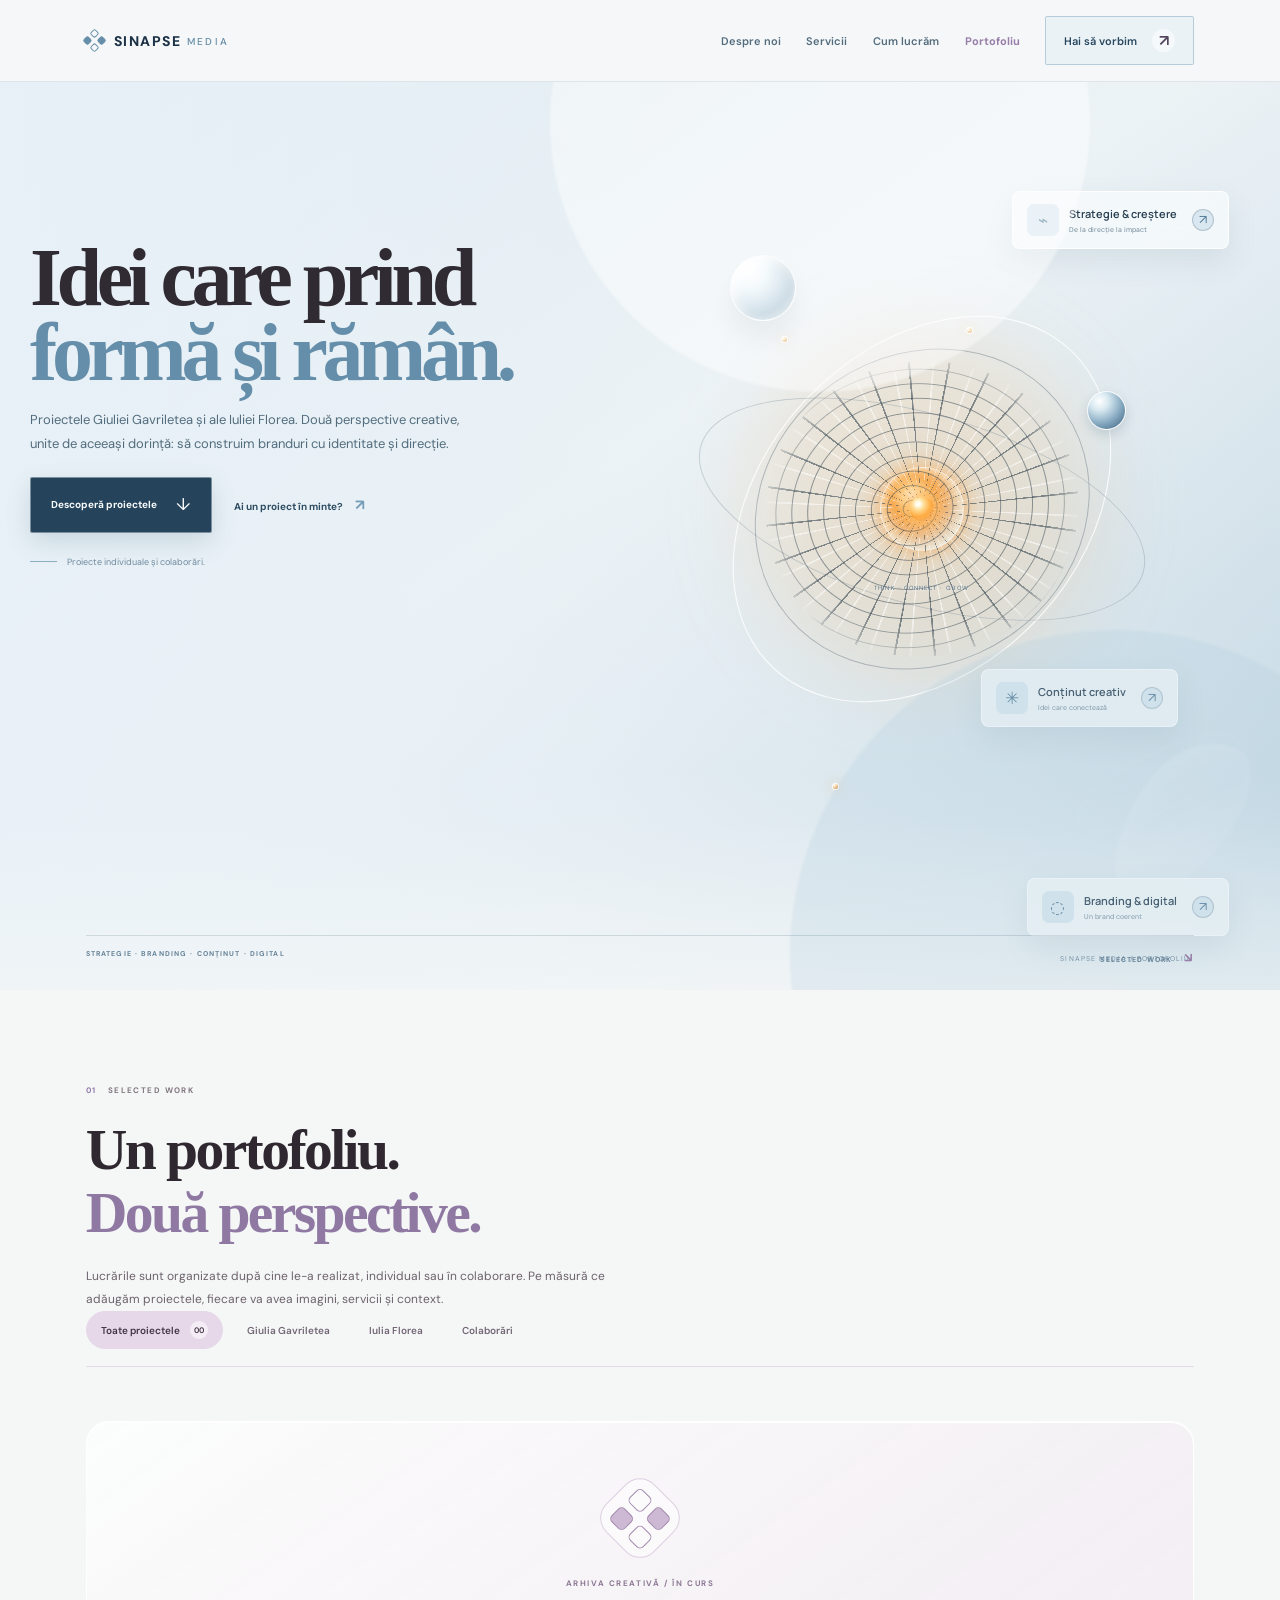
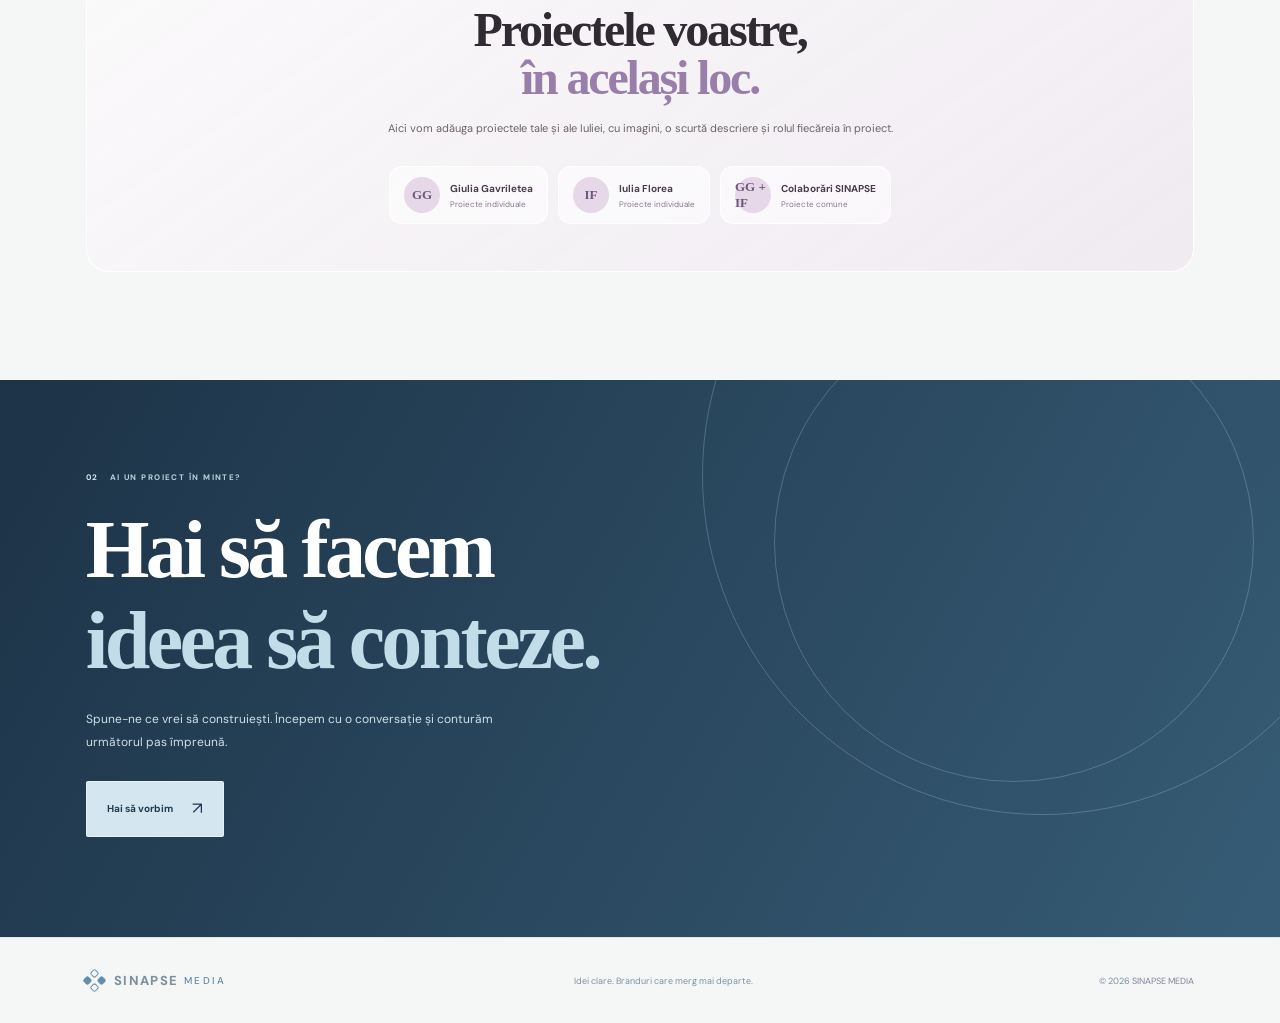
==== commit 36c68751: "Use established motion hero on portfolio page" ====
--- a/portofoliu.html
+++ b/portofoliu.html
@@ -3,8 +3,8 @@
 <head>
   <meta charset="utf-8">
   <meta name="viewport" content="width=device-width, initial-scale=1">
-  <meta name="theme-color" content="#f8f3ed">
-  <meta name="description" content="Portofoliul SINAPSE MEDIA: proiecte semnate de Giulia Gavriletea și Iulia Florea, de la identitate și content la experiențe digitale.">
+  <meta name="theme-color" content="#e4edf3">
+  <meta name="description" content="Portofoliul SINAPSE MEDIA: proiectele Giuliei Gavriletea și ale Iuliei Florea, individual și în colaborare.">
   <title>Portofoliu — SINAPSE MEDIA</title>
   <link rel="preconnect" href="https://fonts.googleapis.com">
   <link rel="preconnect" href="https://fonts.gstatic.com" crossorigin>
@@ -29,70 +29,68 @@
   </header>
 
   <main id="top">
-    <section class="portfolio-hero">
-      <div class="portfolio-hero-wash wash-one"></div>
-      <div class="portfolio-hero-wash wash-two"></div>
-      <div class="section-wrap portfolio-hero-inner">
-        <div class="portfolio-hero-copy">
-          <p class="portfolio-eyebrow"><span></span> PORTOFOLIU / SINAPSE MEDIA</p>
-          <h1>Idei care prind<br><em>formă și rămân.</em></h1>
-          <p class="portfolio-intro">Un spațiu pentru proiectele construite de <strong>Giulia Gavriletea</strong> și <strong>Iulia Florea</strong>, individual sau împreună. Fiecare proiect spune o poveste, are o direcție și un motiv să existe.</p>
-          <a class="button button-primary portfolio-main-cta" href="#proiecte">Descoperă proiectele <span>↓</span></a>
-          <div class="portfolio-credits">
-            <div><span class="credit-number">02</span><span class="credit-label">perspective creative</span></div>
-            <div><span class="credit-number">01</span><span class="credit-label">direcție comună</span></div>
-            <div><span class="credit-number">∞</span><span class="credit-label">moduri de a spune o poveste</span></div>
+    <section class="hero portfolio-hero">
+      <div class="hero-backdrop hero-backdrop-one"></div><div class="hero-backdrop hero-backdrop-two"></div>
+      <div class="hero-visual" aria-label="Videoclip artistic în buclă, fundalul hero-ului">
+        <video class="hero-video" autoplay muted loop playsinline preload="metadata" aria-hidden="true"><source src="hero-motion.mp4" type="video/mp4"></video>
+        <div class="hero-visual-glow"></div>
+        <div class="visual-sphere sphere-pearl"></div><div class="visual-sphere sphere-lilac"></div><div class="visual-sculpture"></div>
+        <div class="visual-ring ring-one"></div><div class="visual-ring ring-two"></div><div class="visual-ring ring-three"></div>
+        <div class="visual-orbit-dot dot-one"></div><div class="visual-orbit-dot dot-two"></div><div class="visual-orbit-dot dot-three"></div>
+        <div class="visual-core"><span>S</span><small>THINK · CONNECT · GROW</small></div>
+        <div class="float-card float-card-one"><span class="float-icon">⌁</span><span><b>Strategie & creștere</b><small>De la direcție la impact</small></span><em>↗</em></div>
+        <div class="float-card float-card-two"><span class="float-icon">✳</span><span><b>Conținut creativ</b><small>Idei care conectează</small></span><em>↗</em></div>
+        <div class="float-card float-card-three"><span class="float-icon">◌</span><span><b>Branding & digital</b><small>Un brand coerent</small></span><em>↗</em></div>
+        <div class="visual-caption">SINAPSE MEDIA / PORTOFOLIU</div>
+      </div>
+      <div class="hero-grid">
+        <div class="hero-copy">
+          <h1>Idei care prind<br><span class="highlight-title">formă și rămân.</span></h1>
+          <p class="hero-lede">Proiectele Giuliei Gavriletea și ale Iuliei Florea. Două perspective creative, unite de aceeași dorință: să construim branduri cu identitate și direcție.</p>
+          <div class="hero-actions">
+            <a class="button button-primary" href="#proiecte">Descoperă proiectele <span>↓</span></a>
+            <a class="text-link" href="index.html#contact">Ai un proiect în minte? <span>↗</span></a>
+          </div>
+          <div class="hero-footnote"><span class="footnote-line"></span> Proiecte individuale și colaborări.</div>
+        </div>
+      </div>
+      <div class="hero-bottom"><span>STRATEGIE · BRANDING · CONȚINUT · DIGITAL</span><span>SELECTED WORK <b>↘</b></span></div>
+    </section>
+
+    <section class="intro-section portfolio-work" id="proiecte">
+      <div class="section-wrap">
+        <div class="section-heading portfolio-section-heading">
+          <p class="section-label"><span>01</span> SELECTED WORK</p>
+          <h2>Un portofoliu.<br><span class="highlight-underline">Două perspective.</span></h2>
+          <p class="section-lede">Lucrările sunt organizate după cine le-a realizat, individual sau în colaborare. Pe măsură ce adăugăm proiectele, fiecare va avea imagini, servicii și context.</p>
+        </div>
+        <div class="portfolio-filters" role="group" aria-label="Filtrează proiectele">
+          <button class="portfolio-filter is-active" type="button" data-filter="all" aria-pressed="true">Toate proiectele <span>00</span></button>
+          <button class="portfolio-filter" type="button" data-filter="giulia" aria-pressed="false">Giulia Gavriletea</button>
+          <button class="portfolio-filter" type="button" data-filter="iulia" aria-pressed="false">Iulia Florea</button>
+          <button class="portfolio-filter" type="button" data-filter="collab" aria-pressed="false">Colaborări</button>
+        </div>
+        <div class="portfolio-grid" id="portfolio-grid" aria-live="polite"></div>
+        <div class="portfolio-empty" id="portfolio-empty">
+          <div class="empty-symbol" aria-hidden="true"><span></span><span></span><span></span><span></span></div>
+          <p class="empty-eyebrow">ARHIVA CREATIVĂ / ÎN CURS</p>
+          <h3>Proiectele voastre,<br><em>în același loc.</em></h3>
+          <p class="empty-copy">Aici vom adăuga proiectele tale și ale Iuliei, cu imagini, o scurtă descriere și rolul fiecăreia în proiect.</p>
+          <div class="empty-contributors">
+            <div class="empty-person"><span class="person-initials">GG</span><span><strong>Giulia Gavriletea</strong><small>Proiecte individuale</small></span></div>
+            <div class="empty-person"><span class="person-initials">IF</span><span><strong>Iulia Florea</strong><small>Proiecte individuale</small></span></div>
+            <div class="empty-person"><span class="person-initials">GG + IF</span><span><strong>Colaborări SINAPSE</strong><small>Proiecte comune</small></span></div>
           </div>
         </div>
-        <div class="portfolio-hero-art" aria-label="Compoziție vizuală abstractă SINAPSE MEDIA">
-          <div class="art-halo halo-a"></div><div class="art-halo halo-b"></div>
-          <div class="art-orbit orbit-a"></div><div class="art-orbit orbit-b"></div><div class="art-orbit orbit-c"></div>
-          <div class="art-slab slab-back"><span>IDEI</span><small>01 / IMAGINE</small></div>
-          <div class="art-slab slab-front"><div class="art-mark">S<span>.</span></div><span class="slab-caption">THINK / CONNECT / GROW</span></div>
-          <span class="art-side-note">A CREATIVE PARTNERSHIP</span>
-          <span class="art-index">SM — 001</span>
-        </div>
       </div>
-      <div class="portfolio-hero-bottom"><span>STRATEGIE · IDENTITATE · CONȚINUT · DIGITAL</span><span>SELECTED WORK <b>↘</b></span></div>
     </section>
 
-    <section class="portfolio-work section-wrap" id="proiecte">
-      <div class="portfolio-section-top">
-        <div>
-          <p class="section-label"><span>01</span> SELECTED WORK</p>
-          <h2>Un portofoliu.<br><span class="highlight-underline">Două perspective.</span></h2>
-        </div>
-        <p class="section-lede">Proiecte individuale și colaborări, reunite într-un singur loc. Folosește filtrele pentru a explora contribuțiile fiecăreia sau lucrările realizate împreună.</p>
-      </div>
-
-      <div class="portfolio-filters" role="group" aria-label="Filtrează proiectele">
-        <button class="portfolio-filter is-active" type="button" data-filter="all" aria-pressed="true">Toate proiectele <span>01</span></button>
-        <button class="portfolio-filter" type="button" data-filter="giulia" aria-pressed="false">Giulia Gavriletea</button>
-        <button class="portfolio-filter" type="button" data-filter="iulia" aria-pressed="false">Iulia Florea</button>
-        <button class="portfolio-filter" type="button" data-filter="collab" aria-pressed="false">Colaborări</button>
-      </div>
-
-      <div class="portfolio-grid" id="portfolio-grid" aria-live="polite"></div>
-      <div class="portfolio-empty" id="portfolio-empty">
-        <div class="empty-symbol" aria-hidden="true"><span></span><span></span><span></span><span></span></div>
-        <p class="empty-eyebrow">ARHIVA CREATIVĂ / ÎN CURS</p>
-        <h3>Urmează să dăm proiectelor<br><em>un loc al lor.</em></h3>
-        <p class="empty-copy">Structura portofoliului este pregătită. Aici vom adăuga proiectele tale și ale Iuliei, cu imagini, descrierea contribuției și detaliile relevante pentru fiecare colaborare.</p>
-        <div class="empty-contributors">
-          <div class="empty-person"><span class="person-initials">GG</span><span><strong>Giulia Gavriletea</strong><small>Proiecte individuale</small></span></div>
-          <div class="empty-person"><span class="person-initials">IF</span><span><strong>Iulia Florea</strong><small>Proiecte individuale</small></span></div>
-          <div class="empty-person"><span class="person-initials">S×2</span><span><strong>Sinapse în colaborare</strong><small>Proiecte comune</small></span></div>
-        </div>
-      </div>
-      <p class="portfolio-footnote">Fiecare proiect va include direcția creativă și contribuțiile relevante, astfel încât munca din spatele rezultatului să fie la fel de clară ca imaginea finală.</p>
-    </section>
-
-    <section class="portfolio-cta">
-      <div class="cta-orbit cta-orbit-a"></div><div class="cta-orbit cta-orbit-b"></div>
-      <div class="section-wrap portfolio-cta-inner">
+    <section class="contact-section portfolio-contact">
+      <div class="contact-shape contact-shape-one"></div><div class="contact-shape contact-shape-two"></div>
+      <div class="section-wrap contact-inner">
         <p class="section-label"><span>02</span> AI UN PROIECT ÎN MINTE?</p>
-        <h2>Poate următoarea<br><em>poveste e a ta.</em></h2>
-        <p>Spune-ne ce ai în minte. Putem construi împreună o direcție care se simte autentică și arată spre viitor.</p>
+        <h2>Hai să facem<br><span>ideea să conteze.</span></h2>
+        <p class="contact-lede">Spune-ne ce vrei să construiești. Începem cu o conversație și conturăm următorul pas împreună.</p>
         <a class="button button-primary" href="index.html#contact">Hai să vorbim <span>↗</span></a>
       </div>
     </section>
--- a/styles.css
+++ b/styles.css
@@ -416,167 +416,117 @@
 @media(max-width:950px){.hero-grid{grid-template-columns:minmax(0,1fr) minmax(310px,.9fr)}.hero-copy{margin-right:-45px;padding:30px}.hero h1{font-size:clamp(46px,6vw,68px)}.hero-visual{height:510px}}
 @media(max-width:700px){.hero{padding:38px 6vw 61px;min-height:0}.hero-grid{gap:20px}.hero-copy{margin:0;padding:24px 21px;background:rgba(245,249,251,.46)}.hero h1{font-size:clamp(44px,11.5vw,62px)}.hero-visual{height:365px;margin:0}.visual-core{width:68px;height:68px;left:46%;top:37%}.visual-core:before{inset:-88px}.visual-core:after{width:20px;height:20px}.ring-one,.ring-two,.ring-three{left:46%;top:43%}.hero-visual-glow{left:46%;top:40%;width:250px;height:250px}.float-card{padding:9px;gap:7px}.float-card b{font-size:10px}.float-card small{font-size:7px}.float-card-one{top:8%;right:2%}.float-card-two{right:3%;bottom:24%}.float-card-three{right:2%;bottom:5%}.visual-core small{bottom:-35px;font-size:5px}.contact-shape{right:-120%;top:-10%}.intro-cards{gap:11px}.intro-card{padding:20px}.services-grid{gap:12px}}
 @media(prefers-reduced-motion:reduce){.hero *, .hero:before, .hero:after{animation:none!important;scroll-behavior:auto!important}}
-/* Full-bleed motion hero — video is the backdrop, copy sits above it. */
+
+/* APPROVED DIRECTION — full-bleed motion hero + animated nucleus.
+   Keep the shared SINAPSE MEDIA design system; don't restyle the homepage per page. */
 :root{
   --lavender:#e4edf3;--lavender-dark:#d8e7ef;--lavender-card:#eaf2f6;
-  --paper:#f5f7f7;--navy:#1d3246;--navy-2:#2c4b61;--purple:#927ba9;
-  --purple-deep:#78628f;--purple-light:#d8c8df;--ink:#1d3246;
+  --paper:#f5f7f7;--navy:#1d3246;--navy-2:#2c4b61;--purple:#668ea8;
+  --purple-deep:#426b87;--purple-light:#c9dce9;--ink:#1d3246;
   --body:#5d6e7c;--muted:#8297a5;--line:#dce7ed;
 }
 body{background:var(--paper);color:var(--navy)}
-.site-header{background:rgba(244,248,250,.9);border-bottom-color:rgba(72,104,127,.13)}
+.site-header{background:rgba(244,248,250,.9);border-bottom-color:rgba(72,104,127,.13);backdrop-filter:blur(20px)}
 .brand-symbol i{border-color:#668ea8}.brand-symbol i:nth-child(2),.brand-symbol i:nth-child(3){background:#668ea8}
 .brand-name span{color:#648ba5}
 .main-nav{color:#536c7d}.main-nav>a:not(.nav-cta):hover{color:#739db7}
-.nav-cta{border-radius:2px;border-color:rgba(106,148,174,.4);background:rgba(210,228,239,.34);color:#29485e}
-.hero{position:relative;isolation:isolate;min-height:clamp(700px,calc(100svh - 82px),980px);padding:0 0 55px;display:flex;align-items:center;overflow:hidden;background:#d4e0e7}
-.hero-backdrop{display:none}
-.hero-grid{display:flex;align-items:center;max-width:1220px;width:100%;min-height:clamp(620px,calc(100svh - 140px),850px);margin:0 auto;padding:0 max(6.7vw,calc((100vw - 1220px)/2));position:relative;z-index:3}
-.hero-copy{position:relative;z-index:4;width:min(660px,100%);max-width:660px;margin:0;padding:clamp(28px,4vw,54px);border:1px solid rgba(255,255,255,.78);border-left:3px solid #927ba9;border-radius:3px;background:linear-gradient(112deg,rgba(246,250,252,.89) 0%,rgba(239,246,249,.74) 72%,rgba(239,246,249,.48) 100%);box-shadow:0 24px 70px rgba(41,64,80,.12),inset 0 1px 0 rgba(255,255,255,.95);backdrop-filter:blur(14px)}
-.eyebrow,.contact-eyebrow{color:#617f96}
-.eyebrow-dot{background:#927ba9;box-shadow:0 0 0 4px rgba(146,123,169,.16)}
-.hero h1{font-family:"Manrope","DM Sans",Arial,sans-serif;font-weight:500;font-size:clamp(46px,6.4vw,84px);line-height:.97;letter-spacing:-.075em;color:#1d3246}
-.highlight-title{color:#927ba9}
-.hero-lede{max-width:485px;color:#526c7d}
-.button-primary{border-radius:2px;background:#29475d;color:#f8fbfc;box-shadow:0 9px 24px rgba(52,88,112,.17)}
+.nav-cta{border-color:rgba(106,148,174,.4);background:rgba(210,228,239,.34);color:#29485e}
+.hero{position:relative;isolation:isolate;min-height:min(850px,calc(100svh - 82px));padding:0 6.7vw 66px;overflow:hidden;background:linear-gradient(135deg,#d9e7ef,#edf4f7 52%,#c7dce8)}
+.hero:before{z-index:5;pointer-events:none}
+.hero:after{content:"";position:absolute;z-index:4;left:-3%;right:-3%;bottom:-58px;height:135px;pointer-events:none;background:var(--paper);border-radius:50% 50% 0 0/30% 30% 0 0;box-shadow:0 -18px 38px rgba(231,240,245,.17)}
+.hero-backdrop-one{z-index:1;top:-230px;left:43%;width:540px;height:540px;background:rgba(255,255,255,.44);animation:mist-drift 12s ease-in-out infinite alternate}
+.hero-backdrop-two{z-index:1;right:-160px;bottom:-290px;width:650px;height:650px;background:rgba(174,205,222,.24);animation:mist-drift 15s ease-in-out infinite alternate-reverse}
+.hero-visual{position:absolute;z-index:0;inset:0;left:0;right:0;top:0;bottom:0;transform:none;width:100%;height:100%;min-height:100%;margin:0;border:0;border-radius:0;overflow:hidden;background:linear-gradient(145deg,#d8e4eb 0%,#eef3f5 45%,#b9d1df 100%);box-shadow:none;perspective:900px;isolation:isolate}
+.hero-video{position:absolute;z-index:0;inset:0;display:block;width:100%;height:100%;object-fit:cover;object-position:70% center;filter:saturate(.84) contrast(.98);opacity:.92}
+.hero-visual:before{content:"";position:absolute;inset:0;z-index:1;border:0;border-radius:0;background:linear-gradient(90deg,rgba(232,241,247,.94) 0%,rgba(232,241,247,.78) 28%,rgba(232,241,247,.36) 52%,rgba(232,241,247,.10) 100%),linear-gradient(180deg,rgba(232,241,247,.13),transparent 56%,rgba(245,247,247,.08) 76%,rgba(245,247,247,.76) 100%)}
+.hero-visual:after{display:block;content:"";position:absolute;z-index:1;left:0;right:0;bottom:0;height:170px;background:linear-gradient(180deg,transparent,rgba(245,247,247,.52))}
+.hero-visual-glow{display:block!important;position:absolute;z-index:1;width:340px;height:340px;top:47%;left:72%;border-radius:50%;background:rgba(240,177,100,.22);filter:blur(42px);animation:ember-aura 4.8s ease-in-out infinite alternate}
+.visual-ring{display:block!important;position:absolute;z-index:2;top:47%;left:72%;border:1px solid rgba(61,81,94,.33);border-radius:50%;box-shadow:0 0 1px rgba(255,255,255,.5);transform:translate(-50%,-50%)}
+.ring-one{width:27%;height:34%;transform:translate(-50%,-50%) rotate(-34deg);animation:wire-orbit-a 13s ease-in-out infinite alternate}
+.ring-two{width:25%;height:48%;transform:translate(-50%,-50%) rotate(43deg);border-color:rgba(255,255,255,.88);animation:wire-orbit-b 17s ease-in-out infinite alternate}
+.ring-three{width:36%;height:21%;transform:translate(-50%,-50%) rotate(16deg);border-color:rgba(83,110,128,.25);animation:wire-orbit-c 11s ease-in-out infinite alternate}
+.visual-core{display:flex!important;position:absolute;z-index:3;top:47%;left:72%;width:84px;height:84px;align-items:center;justify-content:center;border:1px solid rgba(255,255,255,.68);border-radius:50%;background:radial-gradient(circle at 39% 35%,#fff8e9 0%,#ffd997 13%,#f7ad54 29%,rgba(247,165,75,.68) 43%,rgba(231,155,76,.12) 68%,transparent 76%);box-shadow:0 0 19px rgba(246,172,85,.66),0 0 48px rgba(245,177,98,.36),inset 0 0 12px rgba(255,248,223,.84);isolation:isolate;animation:core-breathe 3.8s ease-in-out infinite}
+.visual-core:before{content:"";position:absolute;z-index:-1;inset:-116px;border-radius:50%;background:repeating-radial-gradient(ellipse at 47% 49%,transparent 0 8px,rgba(48,65,76,.56) 9px,transparent 10px 16px),repeating-conic-gradient(from 8deg at 50% 50%,rgba(57,73,84,.66) 0deg .65deg,transparent .9deg 9deg,rgba(255,255,255,.58) 9.2deg 9.8deg,transparent 10deg 15deg);mask-image:radial-gradient(ellipse at center,black 0 56%,rgba(0,0,0,.68) 64%,transparent 76%);transform:rotate(-14deg) scaleY(.94);opacity:.92;animation:mesh-tumble 10s linear infinite}
+.visual-core:after{content:"";position:absolute;z-index:1;left:50%;top:50%;width:25px;height:25px;transform:translate(-50%,-50%);border-radius:50%;background:radial-gradient(circle at 35% 30%,#fffef1 0 8%,#ffdc95 25%,#ffad43 52%,rgba(241,131,43,.16) 78%,transparent);box-shadow:0 0 10px 4px rgba(255,191,104,.74),0 0 28px 13px rgba(243,146,60,.24);animation:ember-flash 2.7s ease-in-out infinite alternate}
+.visual-core span{font-size:0;opacity:0}
+.visual-core small{position:absolute;z-index:2;bottom:-42px;left:50%;transform:translateX(-50%);white-space:nowrap;color:#526f83;font-size:6px;letter-spacing:.18em;text-shadow:0 1px 3px white}
+.visual-sphere{display:block!important;position:absolute;z-index:3;width:42px;height:42px;border:1px solid rgba(255,255,255,.92);border-radius:50%;background:radial-gradient(circle at 30% 20%,white,#d9eaf2 48%,#88abc2 85%,white);box-shadow:0 5px 12px rgba(42,80,104,.18);animation:particle-float 5.5s ease-in-out infinite alternate}
+.visual-sphere.sphere-pearl{width:66px;height:66px;left:57%;top:19%;background:radial-gradient(circle at 28% 22%,#fff 0%,#edf6fa 25%,#b4cfdf 68%,#f5fbfd 100%);box-shadow:inset -10px -10px 16px rgba(82,105,119,.14),inset 5px 5px 12px #fff,0 18px 22px rgba(82,105,119,.14)}
+.visual-sphere.sphere-lilac{width:39px;height:39px;right:12%;top:34%;background:radial-gradient(circle at 31% 25%,#fff 0%,#d8e9f1 24%,#88abc2 58%,#587e98 82%,#d5e7ef 100%);animation-delay:-2.5s}
+.visual-sculpture{display:block!important;position:absolute;z-index:2;right:4%;bottom:9%;width:96px;height:178px;opacity:.17;filter:blur(1px);mix-blend-mode:screen;animation:particle-float 7s ease-in-out infinite alternate}
+.visual-sculpture:after{content:"";position:absolute;inset:-20px;border:1px solid rgba(255,255,255,.6);border-radius:50%;transform:rotate(30deg)}
+.visual-orbit-dot{display:block!important;position:absolute;z-index:3;width:7px;height:7px;border:1px solid rgba(255,255,255,.96);border-radius:50%;background:radial-gradient(circle at 30% 25%,#fff,#f8d59d 38%,#db9b55 78%);box-shadow:0 0 13px rgba(245,175,96,.48);animation:particle-float 5.5s ease-in-out infinite alternate}
+.dot-one{left:61%;top:28%;animation-delay:-2s}.dot-two{right:24%;top:27%;animation-delay:-4s}.dot-three{left:65%;bottom:22%;animation-delay:-1s}
+.float-card{display:flex!important;position:absolute;z-index:4;align-items:center;gap:10px;padding:12px 14px;border:1px solid rgba(255,255,255,.86);border-radius:8px;background:rgba(247,250,252,.78);box-shadow:0 12px 30px rgba(53,86,107,.1);backdrop-filter:blur(16px);animation:card-hover 6s ease-in-out infinite alternate}
+.float-card-one{top:12%;left:auto;right:4%}.float-card-two{right:8%;bottom:29%;animation-delay:-3s}.float-card-three{right:4%;bottom:6%;animation-delay:-1.5s}
+.float-icon{display:grid;place-items:center;width:32px;height:32px;border-radius:7px;background:#d9e8f0;color:#547d98}
+.float-card b,.float-card small{display:block;white-space:nowrap}
+.float-card b{font-family:"Manrope","DM Sans",Arial,sans-serif;font-size:11px;font-weight:600;color:#263e51}
+.float-card small{margin-top:4px;font-size:7px;color:#71899a}
+.float-card em{display:grid;place-items:center;width:22px;height:22px;margin-left:5px;border:1px solid rgba(113,133,147,.38);border-radius:50%;color:#547d98;font-style:normal}
+.visual-caption{display:block!important;position:absolute;z-index:4;right:7%;bottom:3%;color:#617f95;font-size:7px;letter-spacing:.16em}
+.hero-grid{position:relative;z-index:6;display:grid;grid-template-columns:minmax(0,1fr);align-items:start;gap:3%;max-width:1220px;min-height:calc(min(850px,100svh - 82px) - 70px);margin:0 auto;padding-top:clamp(42px,7vh,78px);padding-bottom:100px}
+.hero-copy{position:relative;z-index:7;max-width:650px;width:min(650px,63vw);margin:0;padding:22px 0;background:transparent;border:0;border-radius:0;box-shadow:none;backdrop-filter:none}
+.hero-copy>.eyebrow{display:none!important}
+.hero h1{max-width:790px;font-family:"Manrope","DM Sans",Arial,sans-serif;font-size:clamp(44px,5.35vw,70px);font-weight:500;line-height:.99;letter-spacing:-.065em;color:#1d3246}
+.highlight-title{color:#648ea9}
+.hero-lede{max-width:440px;margin-top:18px;color:#526c7d}
+.hero-actions{margin-top:21px}
+.button-primary{border-radius:2px;background:#25445c;color:#f8fbfc;box-shadow:0 9px 24px rgba(52,88,112,.17)}
 .button-primary:hover{background:#426b87}
-.text-link{color:#2e4c62}.text-link span{color:#927ba9}
-.hero-footnote{color:#6e899e}.footnote-line{background:#927ba9}
-.hero-visual{position:absolute;left:50%;top:0;bottom:0;transform:translateX(-50%);width:100vw;height:100%;min-height:100%;margin:0;border:0;border-radius:0;z-index:0;overflow:hidden;perspective:none;isolation:isolate;background:linear-gradient(130deg,#d9e6ed,#b6cbd8 60%,#e8edf0);box-shadow:none}
-.hero-video{position:absolute;inset:0;display:block;width:100%;height:100%;object-fit:cover;object-position:center;z-index:0}
-.hero-visual:before{content:"";position:absolute;inset:0;z-index:1;border:0;border-radius:0;background:linear-gradient(90deg,rgba(233,242,247,.76) 0%,rgba(233,242,247,.53) 31%,rgba(226,238,245,.14) 64%,rgba(31,52,70,.12) 100%),linear-gradient(0deg,rgba(190,215,230,.32),rgba(255,255,255,.09));pointer-events:none}
-.hero-visual:after{display:none}
-.hero-visual-glow,.visual-sphere,.visual-sculpture,.visual-ring,.visual-core,.visual-orbit-dot,.float-card,.visual-caption{display:none!important}
-.hero-bottom{position:absolute;z-index:4;bottom:17px;left:6.7vw;right:6.7vw;color:#617f96;border-color:rgba(49,84,107,.19)}
-.intro-section{background:#f5f7f7}.section-label{color:#718796}.section-label span{color:#927ba9}
-.intro-card{border-radius:2px;background:linear-gradient(145deg,rgba(255,255,255,.94),rgba(230,240,245,.72));border-color:rgba(255,255,255,.96);box-shadow:0 12px 32px rgba(50,82,102,.045)}
-.card-icon{border-radius:2px;border-color:#d3e2ea;background:#f6fafb;color:#668da8}
-.intro-callout{border-radius:2px;background:#e1edf3;border-color:rgba(255,255,255,.96)}.callout-mark{border-radius:0;background:#927ba9}
+.text-link{color:#2e4c62}.text-link span{color:#759db7}
+.hero-footnote{margin-top:23px;color:#6e899e}.footnote-line{background:#8daec2}
+.hero-bottom{z-index:7;bottom:24px;color:#668398;border-color:rgba(49,84,107,.17)}
+.intro-section{background:#f5f7f7}
 .services-section{background:linear-gradient(135deg,#e5eff5 0%,#eff5f7 50%,#d7e7f0 100%)}
-.service-card{border-radius:2px;background:rgba(249,252,253,.82);border-color:rgba(255,255,255,.96);box-shadow:0 12px 32px rgba(53,86,108,.055)}
-.service-card-head{border-color:#dce8ee}.service-card-head>span:first-child{color:#6e8fa4}.service-card-icon{border-radius:0;border-color:#d3e2ea;color:#927ba9}
-.service-tag{color:#678ba3}.service-card h3{font-family:"Cormorant Garamond",Georgia,serif;font-weight:600;color:#20384d}
-.service-description{color:#5d6e7c}.service-card ul{border-color:#dce8ee}.service-card li{color:#50687a}.service-card li:before{color:#927ba9}
-.for-whom-visual{border-radius:2px;background:linear-gradient(145deg,#dceaf2,#f1f6f8 48%,#b8d2e2);border-color:#fff}
-.for-whom-blob{border-color:rgba(83,125,152,.36)}
-.statement-card{border-radius:2px;background:rgba(249,252,252,.86);border-color:rgba(255,255,255,.98);box-shadow:0 18px 45px rgba(43,77,99,.12)}
-.statement-card p{color:#21384b}.statement-card em{color:#927ba9}
-.statement-badge{border-radius:2px;background:rgba(247,250,252,.78);border-color:rgba(255,255,255,.9)}
-.process-section{background:#e6f0f5}.process-grid{border-radius:2px;border-color:rgba(255,255,255,.98);background:rgba(255,255,255,.28)}
-.process-grid article{background:rgba(250,252,253,.58)}.process-grid article+article{border-color:rgba(101,143,168,.2)}
-.process-number{color:#6e8fa4}.process-icon{border-radius:0;border-color:#d3e2ea;color:#927ba9}
+.for-whom-visual{background:linear-gradient(145deg,#dceaf2,#f1f6f8 48%,#b8d2e2);border-color:#fff}
+.process-section{background:#e6f0f5}
 .contact-section{background:linear-gradient(120deg,#1d3347,#365c75)}
-.contact-section .section-label{color:#bdd2de}.contact-section .section-label span{color:#d7e9f1}
-.contact-eyebrow{color:#b9d0de}.contact-inner h2 span{color:#c2dce9}.contact-lede{color:#d0dfe7}
-.contact-section .button-primary{background:#d4e7f0;color:#203b51}.contact-shape{border-color:rgba(223,241,249,.22)}
-.site-footer{background:#f5f7f7;border-color:#dce7ed}.site-footer p,.site-footer span{color:#7c909e}
-@media(max-width:950px){.hero-grid{padding:0 6vw;min-height:calc(100svh - 150px)}.hero-copy{margin:0;width:min(620px,100%);padding:32px}.hero-visual{width:100vw}}
-@media(max-width:700px){.hero{min-height:740px;padding:0 0 55px}.hero-grid{display:flex;min-height:650px;padding:0 6vw;align-items:center}.hero-copy{padding:25px 22px;background:linear-gradient(112deg,rgba(246,250,252,.9),rgba(239,246,249,.68));border-left-width:3px}.hero h1{font-size:clamp(43px,11.5vw,62px)}.hero-lede{font-size:12px}.hero-visual{height:100%;width:100vw}.hero-video{object-position:55% center}.hero-visual:before{background:linear-gradient(90deg,rgba(233,242,247,.71),rgba(233,242,247,.36)),linear-gradient(0deg,rgba(190,215,230,.3),transparent)}.hero-bottom{font-size:6px;gap:10px}.intro-cards{gap:11px}.intro-card{padding:20px}.services-grid{gap:12px}}
-@media(prefers-reduced-motion:reduce){.hero-video{display:none}.hero{background:linear-gradient(140deg,#d9e7ef,#c5dce9 55%,#f1f5f7)}.hero *, .hero:before,.hero:after{animation:none!important;scroll-behavior:auto!important}}
-
-
-/* SINAPSE MEDIA — final warm editorial palette + seamless motion transition */
-:root{
-  --lavender:#eee5ed;
-  --lavender-dark:#e5d7e7;
-  --lavender-card:#f2eaf1;
-  --paper:#f8f3ed;
-  --navy:#302a32;
-  --navy-2:#463a49;
-  --purple:#987fa9;
-  --purple-deep:#80668f;
-  --purple-light:#e1d4e5;
-  --ink:#302a32;
-  --body:#6d626b;
-  --muted:#9c8f9a;
-  --line:#e8ddd7;
-}
-body{background:var(--paper);color:var(--navy)}
-.site-header{background:rgba(248,243,237,.87);border-bottom-color:rgba(96,76,99,.11);box-shadow:0 5px 24px rgba(57,44,57,.025)}
-.brand-name{color:#302a32}.brand-name span{color:#987fa9}
-.brand-symbol i{border-color:#987fa9}.brand-symbol i:nth-child(2),.brand-symbol i:nth-child(3){background:#987fa9}
-.main-nav{color:#635967}.main-nav>a:not(.nav-cta):hover{color:#987fa9}
-.nav-cta{border-radius:999px;background:rgba(225,212,229,.44);border-color:rgba(152,127,169,.22);color:#403541}
-.nav-cta:hover{background:#e1d4e5;border-color:#cbb9d2}
-.hero{background:#e5dce7;isolation:isolate;min-height:clamp(700px,calc(100svh - 82px),940px)}
-.hero-grid{z-index:3}
-.hero-copy{background:linear-gradient(115deg,rgba(250,246,240,.9),rgba(250,246,240,.69));border:1px solid rgba(255,255,255,.86);border-left:3px solid #987fa9;box-shadow:0 24px 70px rgba(57,44,57,.10),inset 0 1px 0 rgba(255,255,255,.95);backdrop-filter:blur(18px)}
-.eyebrow,.contact-eyebrow{color:#7c6987}
-.eyebrow-dot{background:#987fa9;box-shadow:0 0 0 4px rgba(152,127,169,.15)}
-.hero h1{color:#302a32;font-family:"Cormorant Garamond",Georgia,serif;font-weight:600;font-size:clamp(58px,7.2vw,98px);line-height:.93;letter-spacing:-.065em}
-.highlight-title{color:#91799f}
-.hero-lede{color:#615660}
-.button-primary{background:#bba7c6;color:#352b39;border-radius:999px;box-shadow:0 10px 28px rgba(62,47,70,.12)}
-.button-primary:hover{background:#a891b7;box-shadow:0 12px 28px rgba(62,47,70,.14)}
-.text-link{color:#5d515f}.text-link span{color:#8f76a0}
-.hero-footnote{color:#786d76}.footnote-line{background:#ab95b8}
-.hero-visual{z-index:0;background:#e5dce7}
-.hero-video{object-position:center center;filter:saturate(.82) contrast(.98)}
-.hero-visual:before{z-index:1;border:0;border-radius:0;background:linear-gradient(90deg,rgba(248,243,237,.91) 0%,rgba(248,243,237,.79) 26%,rgba(248,243,237,.42) 48%,rgba(248,243,237,.08) 70%,rgba(43,35,47,.12) 100%),linear-gradient(180deg,rgba(248,243,237,.18) 0%,transparent 38%,rgba(248,243,237,.03) 61%,rgba(248,243,237,.58) 84%,#f8f3ed 100%)}
-.hero-visual:after{display:block;content:"";position:absolute;z-index:2;left:0;right:0;bottom:0;height:190px;background:linear-gradient(180deg,transparent 0%,rgba(248,243,237,.14) 30%,rgba(248,243,237,.62) 72%,#f8f3ed 100%);pointer-events:none}
-.hero-backdrop{display:none}
-.hero:after{content:"";position:absolute;z-index:2;left:-7%;bottom:-1px;width:114%;height:90px;border-radius:50% 50% 0 0 / 38% 38% 0 0;background:var(--paper);box-shadow:0 -16px 54px rgba(255,249,245,.16);pointer-events:none}
-.hero-bottom{z-index:4;bottom:38px;color:#726673;border-color:rgba(90,70,93,.16)}
-.intro-section{position:relative;background:var(--paper);padding-top:clamp(126px,10vw,154px)}
-.section-label{color:#867987}.section-label span{color:#987fa9}
-.section-heading h2,.for-whom-copy h2{color:#302a32;font-family:"Cormorant Garamond",Georgia,serif;font-weight:600;letter-spacing:-.05em}
-.highlight-underline{color:#987fa9}
-.intro-card{border-radius:18px;background:linear-gradient(145deg,rgba(255,255,255,.9),rgba(239,229,238,.72));border-color:rgba(255,255,255,.94);box-shadow:inset 0 1px 0 rgba(255,255,255,.95),0 14px 34px rgba(74,56,75,.045)}
-.card-index{color:#94859a}.card-icon{border-radius:13px;background:rgba(255,255,255,.82);border-color:#ded0e4;color:#987fa9}
-.intro-card h3{color:#403641;font-size:23px;font-weight:600}
-.intro-card p{color:#6d626b;font-size:11px}
-.intro-callout{border-radius:17px;background:rgba(225,212,229,.65);border-color:rgba(255,255,255,.9)}
-.callout-mark{border-radius:50%;background:#947da2}
-.intro-callout p{color:#665a68;font-size:11px}.intro-callout strong{color:#302a32}
-.services-section{background:linear-gradient(135deg,#eee5ed 0%,#f7f0eb 53%,#e7dce9 100%)}
-.service-card{border-radius:18px;background:rgba(255,252,248,.76);border-color:rgba(255,255,255,.94);box-shadow:inset 0 1px 0 white,0 14px 34px rgba(74,56,75,.05)}
-.service-card-head{border-color:#e7dce5}.service-card-head>span:first-child{color:#8e7b91}
-.service-card-icon{border-radius:50%;border-color:#d7c6dc;color:#987fa9}
-.service-tag{color:#8e78a0}
-.service-card h3{color:#302a32;font-size:clamp(25px,2.7vw,35px)}
-.service-description{color:#6d626b}.service-card ul{border-color:#e7dce5}.service-card li{color:#645a65}.service-card li:before{color:#987fa9}
-.for-whom-section{background:var(--paper)}
-.for-whom-visual{border-radius:22px;background:linear-gradient(135deg,#e9dce8,#f7eee9 50%,#d8c9df);box-shadow:inset 0 1px 0 rgba(255,255,255,.9)}
-.for-whom-blob{border-color:rgba(137,111,151,.35)}
-.statement-card{border-radius:17px;background:rgba(250,246,240,.86);border-color:rgba(255,255,255,.96);box-shadow:0 18px 45px rgba(70,52,75,.1)}
-.statement-label,.statement-foot{color:#89798c}.statement-card p{color:#302a32}.statement-card em{color:#987fa9}
-.statement-badge{border-radius:13px;background:rgba(250,246,240,.82);border-color:rgba(255,255,255,.95)}
-.check-mark{background:#e8dce9;color:#8f78a0}.check-list p{color:#665b66}
-.process-section{background:#eee6ee}
-.process-grid{border-radius:18px;border-color:rgba(255,255,255,.9);overflow:hidden}
-.process-grid article{background:rgba(255,252,248,.52)}.process-grid article+article{border-color:rgba(143,119,151,.2)}
-.process-number,.process-icon{color:#8f78a0}.process-icon{border-color:#ded0e4}
-.contact-section{background:linear-gradient(120deg,#332c36,#514054)}
-.contact-section .section-label{color:#d5c8d7}.contact-section .section-label span,.contact-eyebrow{color:#ddc9e5}
-.contact-inner h2{color:#fff}.contact-inner h2 span{color:#d7bfdf}.contact-lede{color:#ded4df}
-.contact-section .button-primary{background:#d5c2dc;color:#352c38;border-radius:999px}.contact-section .button-primary:hover{background:#e3d1e9}
-.contact-shape{border-color:rgba(230,214,235,.23)}
-.site-footer{background:var(--paper);border-color:#e8ddd7}
-.site-footer p,.site-footer>span:last-child{color:#897e88}
-@media(max-width:950px){.hero{min-height:740px}.hero-copy{margin:0;width:min(620px,100%);padding:32px}.hero h1{font-size:clamp(48px,7.6vw,82px)}.hero:after{height:82px}.hero-visual:after{height:150px}}
-@media(max-width:700px){.hero{min-height:740px}.hero-grid{min-height:650px}.hero-copy{padding:25px 22px;background:linear-gradient(112deg,rgba(250,246,240,.92),rgba(250,246,240,.73))}.hero h1{font-size:clamp(47px,12vw,66px)}.hero-visual{height:100%;width:100vw}.hero-video{object-position:54% center}.hero-visual:before{background:linear-gradient(90deg,rgba(248,243,237,.84),rgba(248,243,237,.51) 70%,rgba(248,243,237,.22)),linear-gradient(180deg,rgba(248,243,237,.1),transparent 45%,rgba(248,243,237,.22) 70%,#f8f3ed 100%)}.hero-visual:after{height:115px}.hero-bottom{bottom:28px;font-size:5.5px;letter-spacing:.08em}.hero:after{height:72px}.intro-section{padding-top:110px}.intro-card h3{font-size:22px}}
-@media(prefers-reduced-motion:reduce){.hero-video{display:block}}
-
-
-/* Hero revision requested: remove the category label and set the message higher and smaller. */
-.hero{align-items:flex-start}
-.hero-grid{align-items:flex-start;padding-top:clamp(34px,4vw,54px);padding-bottom:100px}
-.hero-copy{margin-top:0}
-.hero-copy>.eyebrow{display:none!important}
-.hero h1{max-width:790px;font-size:clamp(44px,5.35vw,70px);line-height:.99;letter-spacing:-.055em}
-.hero-lede{margin-top:18px;max-width:470px}
-.hero-actions{margin-top:21px}
-.hero-footnote{margin-top:23px}
+.contact-section .button-primary{background:#d4e7f0;color:#203b51}
+.site-footer{background:#f5f7f7;border-color:#dce7ed}
 @media(max-width:950px){
-  .hero-grid{padding-top:clamp(34px,5.5vw,54px);padding-bottom:100px}
-  .hero h1{font-size:clamp(44px,6.4vw,62px)}
+ .hero{min-height:calc(100svh - 72px);padding-left:5vw;padding-right:5vw}
+ .hero-grid{min-height:calc(100svh - 150px);padding-top:clamp(40px,6vh,66px)}
+ .hero-copy{width:min(620px,72vw);padding:20px 0}
+ .hero h1{font-size:clamp(44px,6.2vw,67px)}
+ .hero-visual-glow{left:75%;width:290px;height:290px}
+ .visual-core{left:74%;width:75px;height:75px}
+ .ring-one,.ring-two,.ring-three{left:74%}
+ .float-card{padding:10px;gap:8px}
+ .float-card b{font-size:10px}
 }
 @media(max-width:700px){
-  .hero{align-items:flex-start}
-  .hero-grid{min-height:650px;align-items:flex-start;padding-top:40px;padding-bottom:100px}
-  .hero-copy{margin-top:0}
-  .hero h1{font-size:clamp(39px,9.2vw,50px);line-height:1.02}
-  .hero-lede{font-size:12px;margin-top:16px}
-  .hero-actions{margin-top:18px}
-  .hero-footnote{margin-top:20px}
-}
+ .hero{min-height:calc(100svh - 72px);padding:0 6vw 65px}
+ .hero:after{left:-12%;right:-12%;height:90px;bottom:-42px}
+ .hero-grid{display:block;min-height:calc(100svh - 135px);padding-top:clamp(35px,6vh,55px);padding-bottom:100px}
+ .hero-copy{width:100%;max-width:560px;padding:18px 0;background:linear-gradient(100deg,rgba(233,242,247,.83),rgba(233,242,247,.46) 80%,transparent);border:0}
+ .hero h1{font-size:clamp(40px,10.4vw,57px);line-height:1.02}
+ .hero-lede{max-width:420px;font-size:12px}
+ .hero-actions{align-items:flex-start;flex-direction:column;gap:17px;margin-top:20px}
+ .hero-footnote{margin-top:20px;font-size:8px}
+ .hero-visual:before{background:linear-gradient(90deg,rgba(233,242,247,.9),rgba(233,242,247,.65) 60%,rgba(233,242,247,.3)),linear-gradient(180deg,rgba(233,242,247,.05),transparent 60%,rgba(245,247,247,.72))}
+ .hero-video{object-position:66% center}
+ .hero-visual-glow{left:78%;top:56%;width:230px;height:230px}
+ .visual-core{left:78%;top:56%;width:60px;height:60px}
+ .visual-core:before{inset:-76px}
+ .visual-core:after{width:18px;height:18px}
+ .ring-one,.ring-two,.ring-three{left:78%;top:56%}
+ .ring-one{width:57%;height:22%}.ring-two{width:48%;height:35%}.ring-three{width:64%;height:18%}
+ .visual-sphere.sphere-pearl{width:42px;height:42px;left:59%;top:23%}
+ .visual-sphere.sphere-lilac{width:26px;height:26px;right:8%;top:38%}
+ .visual-sculpture{right:4%;bottom:14%;width:60px;height:110px}
+ .float-card{padding:7px;gap:5px;border-radius:5px}
+ .float-card-one{top:auto;right:4%;left:auto;bottom:27%}
+ .float-card-two{right:4%;bottom:14%}
+ .float-card-three{right:4%;bottom:3%}
+ .float-card b{font-size:8px}.float-card small{font-size:6px}
+ .float-icon{width:24px;height:24px}
+ .float-card em{display:none}
+ .visual-caption{right:6%;bottom:1%;font-size:6px}
+ .hero-bottom{left:6vw;right:6vw;bottom:17px;font-size:5.5px;letter-spacing:.07em}
+ .hero-bottom span:last-child{text-align:right}
+}
+@media(prefers-reduced-motion:reduce){
+ .hero-backdrop-one,.hero-backdrop-two,.hero-visual-glow,.visual-ring,.visual-core,.visual-core:before,.visual-core:after,.visual-sphere,.visual-sculpture,.visual-orbit-dot,.float-card{animation:none!important}
+ .hero-video{display:block}
+}
--- a/portfolio.css
+++ b/portfolio.css
@@ -0,0 +1,121 @@
+/* SINAPSE MEDIA — Portfolio page */
+.portfolio-page{--paper:#f8f3ed;--ink:#302a32;--body:#6d626b;--purple:#987fa9;background:var(--paper)}
+.portfolio-page .nav-current{color:#987fa9;font-weight:700}
+.portfolio-hero{position:relative;isolation:isolate;overflow:hidden;min-height:700px;padding:74px 0 86px;background:linear-gradient(122deg,#f8f3ed 0%,#efe5ee 54%,#dfd2e3 100%)}
+.portfolio-hero:after{content:"";position:absolute;z-index:-1;left:-6%;right:-6%;bottom:-54px;height:120px;border-radius:50% 50% 0 0/50% 50% 0 0;background:var(--paper)}
+.portfolio-hero-inner{position:relative;z-index:1;display:grid;grid-template-columns:1.02fr .98fr;align-items:center;gap:5%;max-width:1500px;margin:0 auto}
+.portfolio-hero-copy{position:relative;z-index:2;padding:10px 0}
+.portfolio-eyebrow{display:flex;align-items:center;gap:11px;margin:0 0 27px;color:#83718b;font-size:9px;font-weight:700;letter-spacing:.2em}
+.portfolio-eyebrow>span{width:8px;height:8px;border-radius:50%;background:#987fa9;box-shadow:0 0 0 5px rgba(152,127,169,.13)}
+.portfolio-hero h1{max-width:660px;margin:0;font-family:"Cormorant Garamond",Georgia,serif;font-size:clamp(55px,6.4vw,92px);line-height:.91;letter-spacing:-.065em;font-weight:600;color:#302a32}
+.portfolio-hero h1 em,.portfolio-cta h2 em{color:#987fa9;font-style:normal}
+.portfolio-intro{max-width:510px;margin:26px 0 0;color:#6d626b;font-size:13px;line-height:1.9}
+.portfolio-intro strong{color:#403542;font-weight:700}
+.portfolio-main-cta{margin-top:26px;min-width:208px}
+.portfolio-credits{display:flex;gap:clamp(18px,3vw,36px);margin-top:46px;padding-top:18px;border-top:1px solid rgba(107,85,110,.18)}
+.portfolio-credits>div{display:flex;flex-direction:column;gap:7px}
+.credit-number{font-family:"Cormorant Garamond",Georgia,serif;font-size:28px;line-height:1;color:#987fa9}
+.credit-label{max-width:128px;color:#766a77;font-size:9px;line-height:1.5}
+.portfolio-hero-art{position:relative;min-height:490px;display:grid;place-items:center;overflow:hidden;border:1px solid rgba(255,255,255,.7);border-radius:28px;background:linear-gradient(145deg,rgba(255,255,255,.48),rgba(223,208,227,.35));box-shadow:inset 0 1px 0 rgba(255,255,255,.9),0 28px 70px rgba(64,47,69,.07)}
+.art-halo{position:absolute;border-radius:50%;filter:blur(3px)}
+.halo-a{width:280px;height:280px;left:10%;top:5%;background:rgba(255,255,255,.6)}
+.halo-b{width:300px;height:300px;right:0;bottom:-7%;background:rgba(182,151,194,.3);filter:blur(12px)}
+.art-orbit{position:absolute;left:50%;top:50%;border:1px solid rgba(143,117,155,.35);border-radius:50%;transform:translate(-50%,-50%) rotate(-32deg)}
+.orbit-a{width:98%;height:49%}.orbit-b{width:65%;height:91%;transform:translate(-50%,-50%) rotate(37deg);border-color:rgba(143,117,155,.25)}.orbit-c{width:105%;height:30%;transform:translate(-50%,-50%) rotate(18deg);border-color:rgba(143,117,155,.2)}
+.art-slab{position:absolute;display:flex;flex-direction:column;justify-content:space-between;border:1px solid rgba(255,255,255,.92);box-shadow:0 22px 55px rgba(70,51,73,.14);backdrop-filter:blur(14px)}
+.slab-back{top:16%;left:14%;width:44%;height:57%;padding:19px;background:linear-gradient(145deg,rgba(253,248,242,.86),rgba(224,205,229,.83));transform:rotate(-9deg)}
+.slab-back>span{font-family:"Cormorant Garamond",Georgia,serif;color:#8a7396;font-size:clamp(40px,5vw,70px);line-height:1;letter-spacing:-.07em}
+.slab-back small{color:#7d6c82;font-size:7px;letter-spacing:.17em}
+.slab-front{right:12%;bottom:13%;width:48%;height:61%;align-items:center;justify-content:center;gap:16px;border-radius:3px;background:linear-gradient(145deg,rgba(248,243,237,.96),rgba(229,216,232,.92));transform:rotate(7deg)}
+.art-mark{font-family:"Cormorant Garamond",Georgia,serif;font-size:clamp(95px,12vw,170px);font-weight:600;letter-spacing:-.14em;line-height:.75;color:#302a32}
+.art-mark span{color:#987fa9}
+.slab-caption{color:#87768e;font-size:6px;letter-spacing:.19em}
+.art-side-note{position:absolute;top:9%;right:7%;writing-mode:vertical-rl;color:#94829a;font-size:7px;letter-spacing:.18em}
+.art-index{position:absolute;bottom:6%;left:7%;color:#94829a;font-size:7px;letter-spacing:.18em}
+.portfolio-hero-bottom{position:absolute;left:6.7vw;right:6.7vw;bottom:26px;display:flex;align-items:center;justify-content:space-between;gap:20px;padding-top:12px;border-top:1px solid rgba(90,70,93,.16);color:#807281;font-size:7px;font-weight:700;letter-spacing:.16em}
+.portfolio-hero-bottom b{margin-left:8px;color:#987fa9;font-size:13px}
+.portfolio-work{padding-top:95px;padding-bottom:108px}
+.portfolio-section-top{display:grid;grid-template-columns:1fr .55fr;align-items:end;gap:8%;margin-bottom:38px}
+.portfolio-section-top .section-label{margin-bottom:20px}
+.portfolio-section-top h2{margin:0;font-family:"Cormorant Garamond",Georgia,serif;font-size:clamp(41px,5vw,65px);line-height:.98;font-weight:600;letter-spacing:-.06em;color:#302a32}
+.portfolio-section-top .section-lede{margin:0 0 5px;max-width:420px;font-size:12px}
+.portfolio-filters{display:flex;align-items:center;flex-wrap:wrap;gap:9px;padding-bottom:17px;border-bottom:1px solid #e6d9e3}
+.portfolio-filter{display:inline-flex;align-items:center;gap:10px;min-height:38px;padding:0 14px;border:1px solid transparent;border-radius:999px;background:transparent;color:#736675;font-size:10px;font-weight:600;cursor:pointer;transition:background .2s,border-color .2s,color .2s}
+.portfolio-filter:hover{border-color:#ded0e2}
+.portfolio-filter.is-active{background:#e6d8e8;border-color:#e6d8e8;color:#423544}
+.portfolio-filter span{display:inline-grid;place-items:center;min-width:18px;height:18px;padding:0 4px;border-radius:50%;background:rgba(255,255,255,.55);font-size:8px}
+.portfolio-grid{display:grid;grid-template-columns:repeat(2,minmax(0,1fr));gap:22px;margin-top:26px}
+.project-card{overflow:hidden;border:1px solid rgba(255,255,255,.95);border-radius:18px;background:rgba(255,252,248,.7);box-shadow:0 13px 34px rgba(74,56,75,.045);animation:project-in .35s ease both}
+.project-cover{position:relative;display:grid;place-items:center;min-height:300px;overflow:hidden;background:linear-gradient(135deg,#e8dce8,#f8f0e9)}
+.project-cover img{position:absolute;inset:0;width:100%;height:100%;object-fit:cover}
+.project-cover-mark{position:relative;z-index:1;font-family:"Cormorant Garamond",Georgia,serif;font-size:clamp(74px,11vw,135px);line-height:.8;letter-spacing:-.1em;color:rgba(61,47,64,.76)}
+.project-cover-tag{position:absolute;z-index:2;left:20px;top:20px;padding:8px 10px;border:1px solid rgba(255,255,255,.7);border-radius:999px;background:rgba(250,246,240,.72);backdrop-filter:blur(12px);color:#675769;font-size:8px;font-weight:700;letter-spacing:.12em}
+.project-details{padding:22px 24px 24px}
+.project-meta{display:flex;justify-content:space-between;gap:12px;color:#8a7b8c;font-size:8px;letter-spacing:.13em;text-transform:uppercase}
+.project-details h3{margin:13px 0 9px;font-family:"Cormorant Garamond",Georgia,serif;font-size:clamp(25px,3vw,36px);line-height:1.06;letter-spacing:-.045em;font-weight:600;color:#302a32}
+.project-details p{max-width:540px;margin:0;color:#6d626b;font-size:11px;line-height:1.8}
+.project-tags{display:flex;flex-wrap:wrap;gap:7px;margin-top:17px}
+.project-tags span{padding:7px 9px;border:1px solid #e4d8e3;border-radius:999px;color:#77687a;font-size:8px}
+.portfolio-empty{display:flex;flex-direction:column;align-items:center;text-align:center;margin-top:28px;padding:62px 24px 47px;border:1px solid rgba(255,255,255,.95);border-radius:23px;background:linear-gradient(145deg,rgba(255,255,255,.68),rgba(237,226,237,.6));box-shadow:inset 0 1px 0 white}
+.empty-symbol{position:relative;display:grid;grid-template-columns:repeat(2,19px);gap:7px;place-content:center;width:68px;height:68px;margin-bottom:26px;border:1px solid #ded0e2;border-radius:20px;background:rgba(255,255,255,.58);transform:rotate(45deg)}
+.empty-symbol span{display:block;width:19px;height:19px;border:1.5px solid #a28aad;border-radius:5px}
+.empty-symbol span:nth-child(2),.empty-symbol span:nth-child(3){background:#cdb9d4}
+.empty-eyebrow{margin:0;color:#8c7894;font-size:8px;font-weight:700;letter-spacing:.2em}
+.portfolio-empty h3{margin:18px 0 0;font-family:"Cormorant Garamond",Georgia,serif;font-size:clamp(35px,4vw,48px);line-height:.98;letter-spacing:-.045em;color:#302a32;font-weight:600}
+.portfolio-empty h3 em{color:#987fa9;font-style:normal}
+.empty-copy{max-width:540px;margin:17px 0 0;color:#6d626b;font-size:11px;line-height:1.9}
+.empty-contributors{display:flex;justify-content:center;flex-wrap:wrap;gap:10px;margin-top:28px}
+.empty-person{display:flex;align-items:center;gap:10px;padding:10px 14px;border:1px solid rgba(255,255,255,.95);border-radius:13px;background:rgba(255,255,255,.55);text-align:left}
+.person-initials{display:grid;place-items:center;width:36px;height:36px;border-radius:50%;background:#e6d8e8;color:#6f5879;font-family:"Cormorant Garamond",Georgia,serif;font-size:13px;font-weight:700}
+.empty-person strong,.empty-person small{display:block}
+.empty-person strong{color:#4b3c4e;font-size:10px}
+.empty-person small{margin-top:4px;color:#86788a;font-size:8px}
+.portfolio-footnote{max-width:750px;margin:22px 0 0;color:#9a8d98;font-size:9px;line-height:1.8}
+.portfolio-cta{position:relative;isolation:isolate;overflow:hidden;padding:87px 0 95px;background:linear-gradient(120deg,#332c36,#514054);color:white}
+.portfolio-cta-inner{position:relative;z-index:1}
+.portfolio-cta .section-label{color:#d5c8d7}
+.portfolio-cta .section-label span{color:#ddc9e5}
+.portfolio-cta h2{margin:22px 0 0;font-family:"Cormorant Garamond",Georgia,serif;font-size:clamp(51px,6.5vw,80px);line-height:.95;font-weight:600;letter-spacing:-.055em}
+.portfolio-cta h2 em{color:#d7bfdf}
+.portfolio-cta-inner>p:not(.section-label){max-width:460px;margin:20px 0 0;color:#ded4df;font-size:12px;line-height:1.9}
+.portfolio-cta .button{margin-top:27px;background:#d5c2dc;color:#352c38}
+.portfolio-cta .button:hover{background:#e3d1e9}
+.cta-orbit{position:absolute;z-index:-1;border:1px solid rgba(230,214,235,.2);border-radius:50%}
+.cta-orbit-a{width:640px;height:640px;right:0;top:-61%}
+.cta-orbit-b{width:430px;height:430px;right:8%;top:-34%}
+@keyframes project-in{from{opacity:0;transform:translateY(7px)}to{opacity:1;transform:translateY(0)}}
+@media(max-width:950px){
+ .portfolio-hero{padding-top:55px;min-height:auto}
+ .portfolio-hero-inner{grid-template-columns:1fr 1fr;gap:4%}
+ .portfolio-hero h1{font-size:clamp(51px,7vw,78px)}
+ .portfolio-hero-art{min-height:420px}
+ .portfolio-credits{gap:20px}
+ .portfolio-section-top{grid-template-columns:1fr .65fr;gap:5%}
+ .project-cover{min-height:250px}
+}
+@media(max-width:700px){
+ .portfolio-hero{padding:42px 0 92px}
+ .portfolio-hero-inner{display:flex;flex-direction:column;align-items:stretch;gap:35px}
+ .portfolio-hero h1{font-size:clamp(50px,12vw,68px)}
+ .portfolio-intro{font-size:12px}
+ .portfolio-credits{justify-content:space-between;gap:13px;margin-top:33px}
+ .credit-number{font-size:24px}
+ .credit-label{max-width:100px;font-size:8px}
+ .portfolio-hero-art{min-height:340px}
+ .slab-back{top:14%;left:11%;width:44%;height:58%}
+ .slab-front{right:10%;bottom:12%;width:48%;height:60%}
+ .art-mark{font-size:130px}
+ .portfolio-hero-bottom{bottom:22px;font-size:6px;letter-spacing:.08em}
+ .portfolio-work{padding-top:70px;padding-bottom:76px}
+ .portfolio-section-top{display:block}
+ .portfolio-section-top .section-lede{margin-top:20px}
+ .portfolio-filters{gap:5px}
+ .portfolio-filter{padding:0 11px;font-size:9px}
+ .portfolio-grid{grid-template-columns:1fr;gap:17px}
+ .project-cover{min-height:245px}
+ .portfolio-empty{padding:48px 18px 33px}
+ .empty-contributors{flex-direction:column;align-items:stretch;width:min(100%,300px)}
+ .portfolio-cta{padding:70px 0 78px}
+ .portfolio-page .site-footer{flex-wrap:wrap;padding-top:22px;padding-bottom:22px}
+}
+@media(prefers-reduced-motion:reduce){.project-card{animation:none}}
